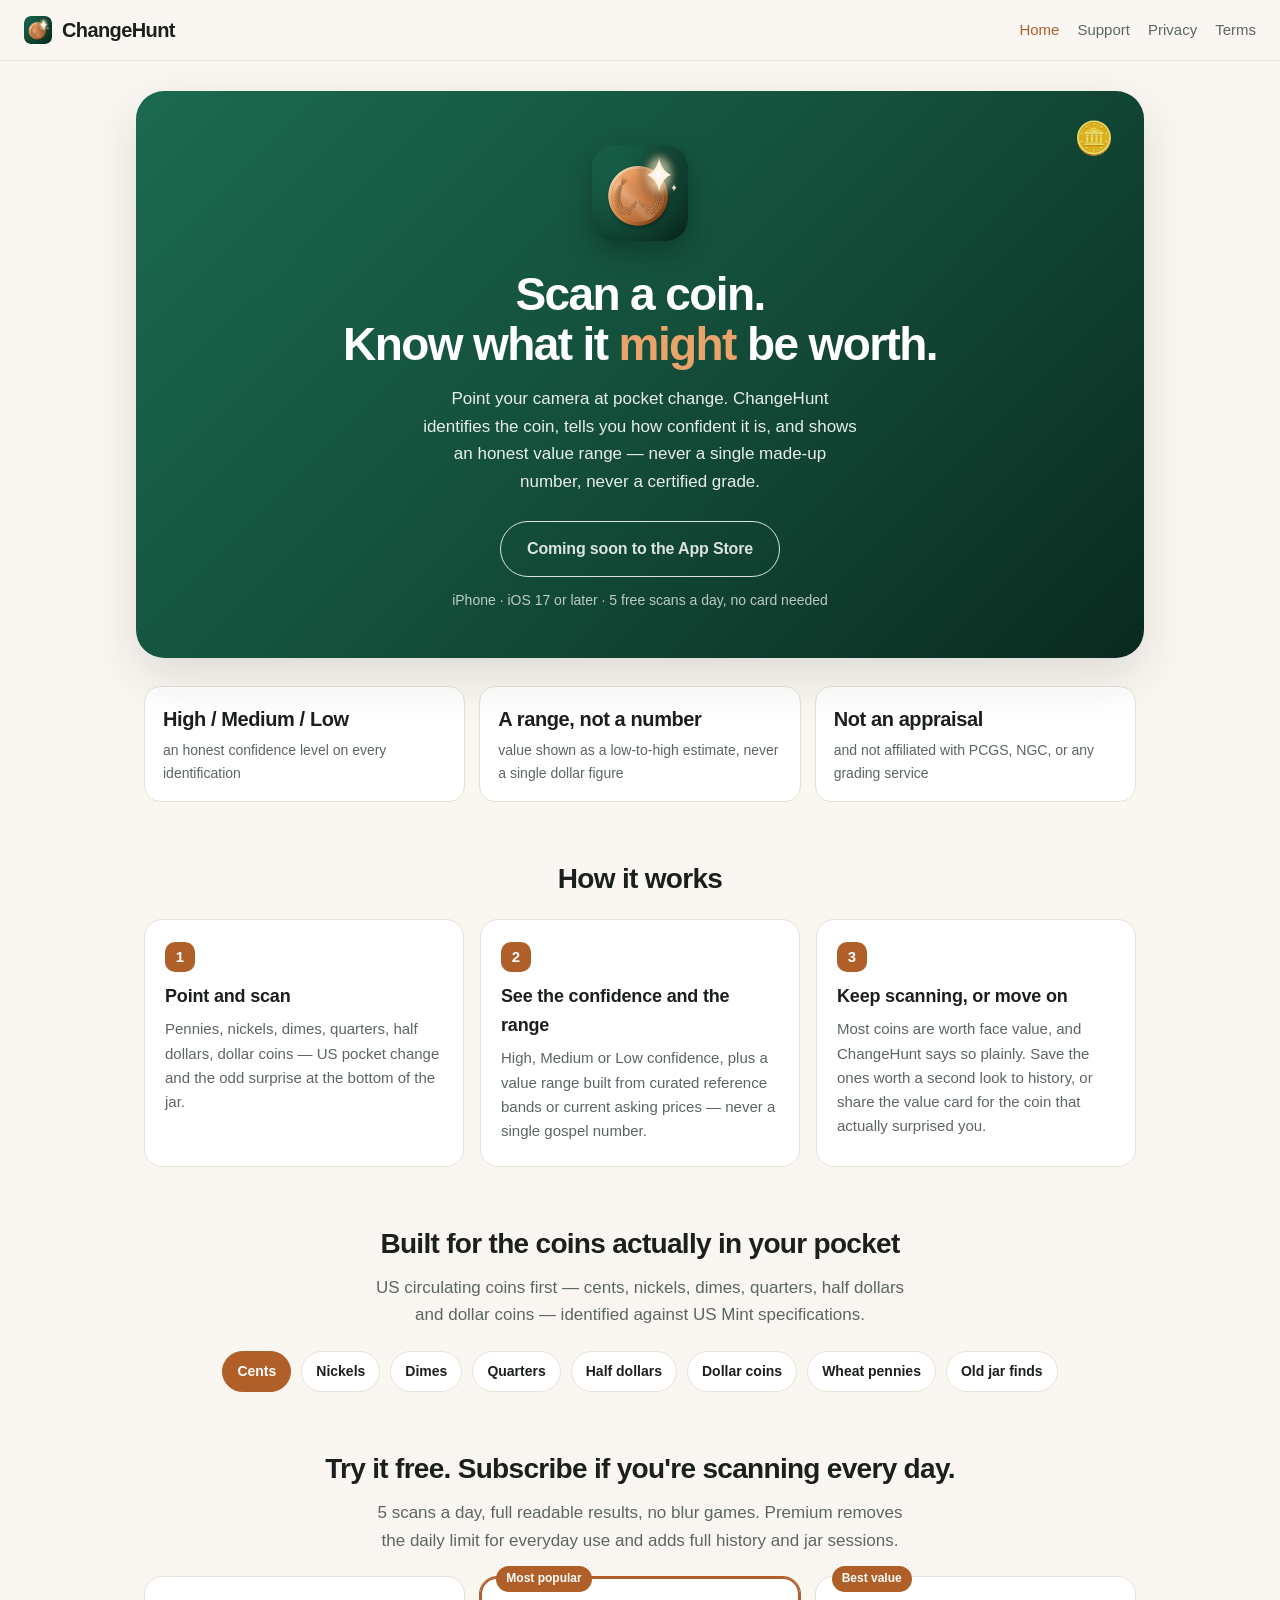
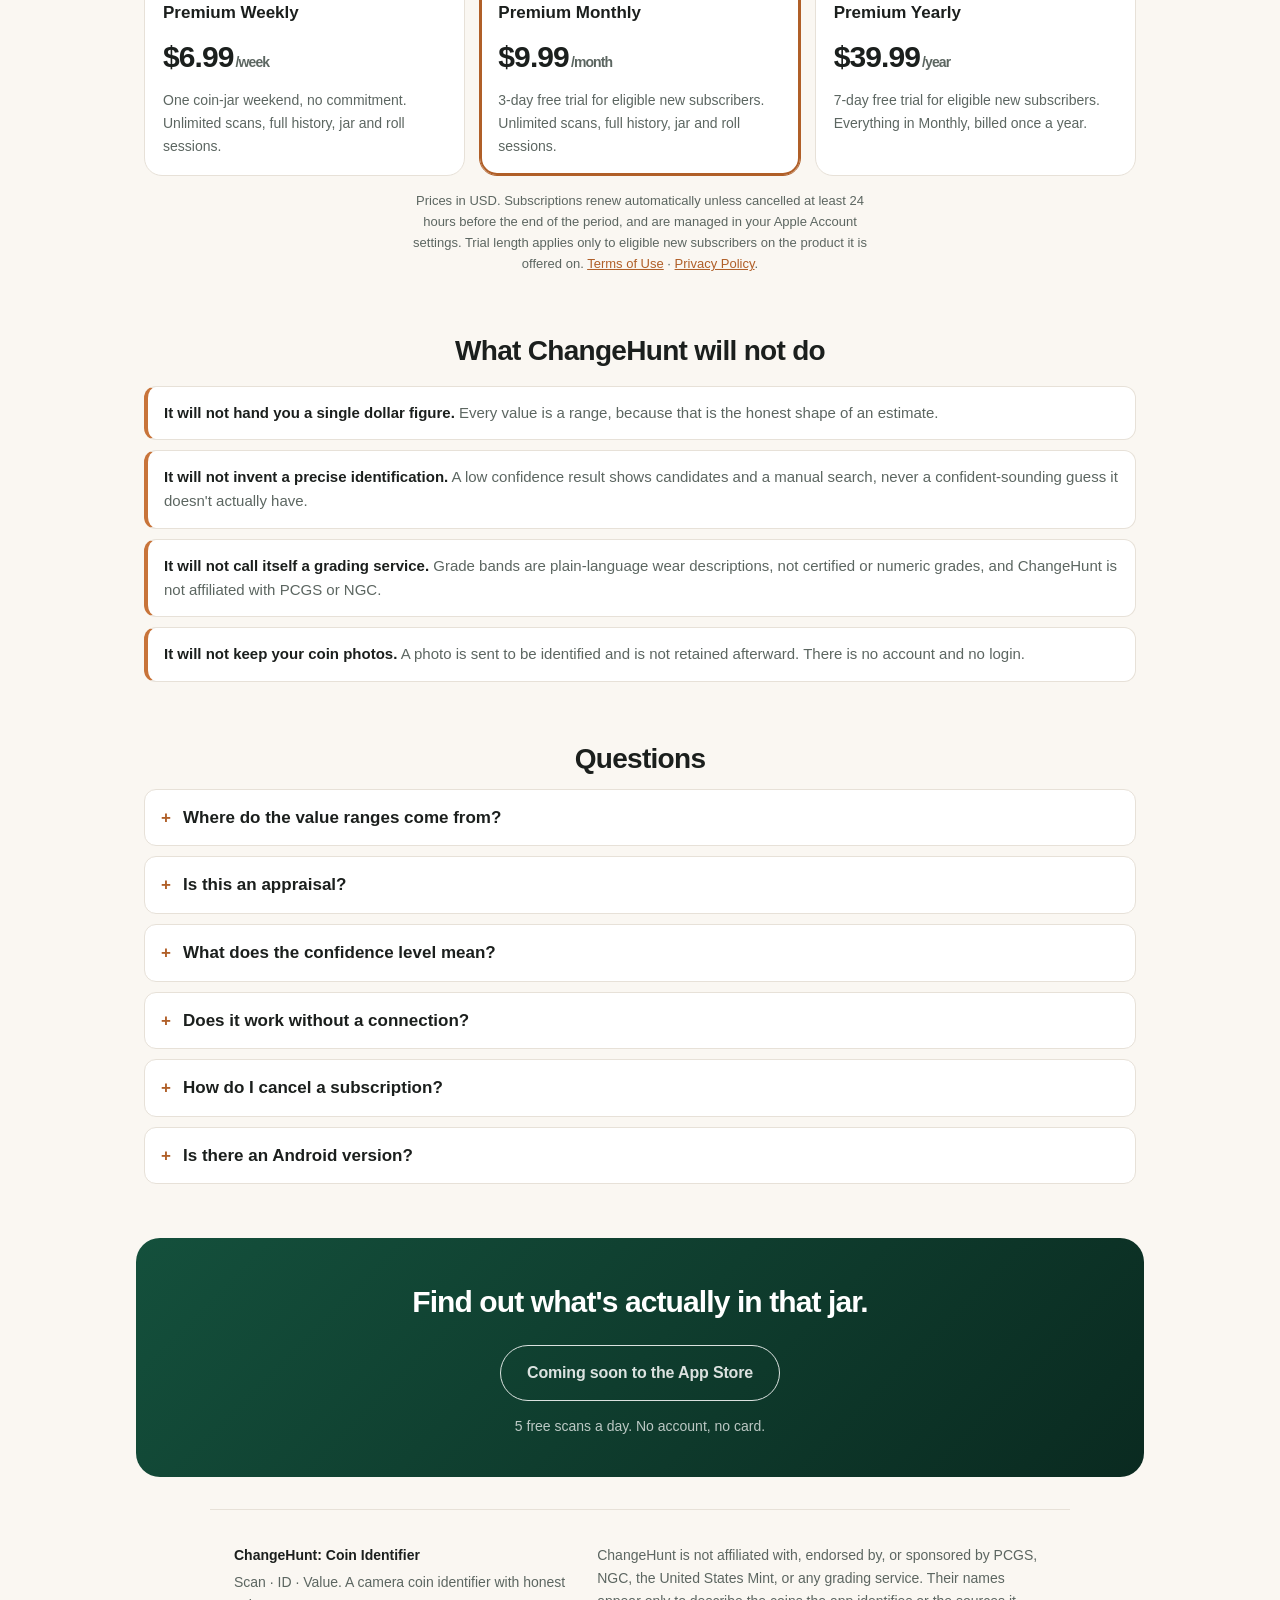
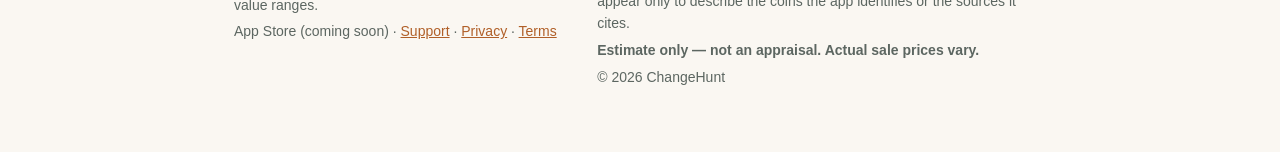
==== index.html @ 0ee63471 "ChangeHunt website Co-Authored-By: Claude Fable 5.1 <noreply@anthropic.com>" ====
<!DOCTYPE html>
<html lang="en">
<head>
<meta charset="utf-8">
<meta name="viewport" content="width=device-width, initial-scale=1">
<title>ChangeHunt: Coin Identifier · ChangeHunt</title>
<meta name="description" content="ChangeHunt photographs a coin, identifies it with a confidence level, and shows an honest value range from curated bands or listing comps — never a single number, never an appraisal.">
<link rel="canonical" href="https://www.changehunt.app/">
<link rel="stylesheet" href="style.css">
<link rel="icon" href="img/icon.png">
<link rel="apple-touch-icon" href="img/apple-touch-icon.png">
<meta name="color-scheme" content="light dark">
<meta name="theme-color" content="#14503C">
<meta property="og:type" content="website">
<meta property="og:site_name" content="ChangeHunt">
<meta property="og:title" content="ChangeHunt: Coin Identifier · ChangeHunt">
<meta property="og:description" content="ChangeHunt photographs a coin, identifies it with a confidence level, and shows an honest value range from curated bands or listing comps — never a single number, never an appraisal.">
<meta property="og:url" content="https://www.changehunt.app/">
<meta property="og:image" content="https://www.changehunt.app/img/og.png">
<meta name="twitter:card" content="summary_large_image">
</head>
<body>
<header class="bar">
  <a class="wordmark" href="index.html"><img src="img/icon.png" alt="" width="28" height="28">ChangeHunt</a>
  <nav><a href="index.html" aria-current="page">Home</a><a href="support.html">Support</a><a href="privacy.html">Privacy</a><a href="terms.html">Terms</a></nav>
</header>
<main class="wide">

<section class="hero">
  <img class="appicon" src="img/icon.png" alt="ChangeHunt app icon" width="96" height="96">
  <h1>Scan a coin.<br>Know what it <em>might</em> be worth.</h1>
  <p class="lede">Point your camera at pocket change. ChangeHunt identifies
  the coin, tells you how confident it is, and shows an honest value range —
  never a single made-up number, never a certified grade.</p>
  <p class="cta">
    <span class="btn btn-soon" aria-disabled="true">Coming soon to the App Store</span>
    <span class="cta-note">iPhone · iOS 17 or later · 5 free scans a day, no card needed</span>
  </p>
</section>

<section class="proof">
  <div class="stat"><strong>High / Medium / Low</strong><span>an honest confidence level on every identification</span></div>
  <div class="stat"><strong>A range, not a number</strong><span>value shown as a low-to-high estimate, never a single dollar figure</span></div>
  <div class="stat"><strong>Not an appraisal</strong><span>and not affiliated with PCGS, NGC, or any grading service</span></div>
</section>



<section class="steps" id="how">
  <h2 class="section-title">How it works</h2>
  <div class="stepgrid">
    <div>
      <span class="num">1</span>
      <h3>Point and scan</h3>
      <p>Pennies, nickels, dimes, quarters, half dollars, dollar coins — US
      pocket change and the odd surprise at the bottom of the jar.</p>
    </div>
    <div>
      <span class="num">2</span>
      <h3>See the confidence and the range</h3>
      <p>High, Medium or Low confidence, plus a value range built from
      curated reference bands or current asking prices — never a single
      gospel number.</p>
    </div>
    <div>
      <span class="num">3</span>
      <h3>Keep scanning, or move on</h3>
      <p>Most coins are worth face value, and ChangeHunt says so plainly.
      Save the ones worth a second look to history, or share the value card
      for the coin that actually surprised you.</p>
    </div>
  </div>
</section>

<section class="cats">
  <h2 class="section-title">Built for the coins actually in your pocket</h2>
  <p class="section-lede">US circulating coins first — cents, nickels, dimes,
  quarters, half dollars and dollar coins — identified against US Mint
  specifications.</p>
  <ul class="chips">
    <li>Cents</li><li>Nickels</li><li>Dimes</li><li>Quarters</li>
    <li>Half dollars</li><li>Dollar coins</li><li>Wheat pennies</li><li>Old jar finds</li>
  </ul>
</section>

<section class="pricing" id="pricing">
  <h2 class="section-title">Try it free. Subscribe if you're scanning every day.</h2>
  <p class="section-lede">5 scans a day, full readable results, no blur games.
  Premium removes the daily limit for everyday use and adds full history and
  jar sessions.</p>
  <div class="plans">
    <div class="plan">
      <h3>Premium Weekly</h3>
      <p class="price">$6.99<span>/week</span></p>
      <p>One coin-jar weekend, no commitment. Unlimited scans, full history,
      jar and roll sessions.</p>
    </div>
    <div class="plan featured">
      <p class="tag">Most popular</p>
      <h3>Premium Monthly</h3>
      <p class="price">$9.99<span>/month</span></p>
      <p>3-day free trial for eligible new subscribers. Unlimited scans,
      full history, jar and roll sessions.</p>
    </div>
    <div class="plan">
      <p class="tag">Best value</p>
      <h3>Premium Yearly</h3>
      <p class="price">$39.99<span>/year</span></p>
      <p>7-day free trial for eligible new subscribers. Everything in
      Monthly, billed once a year.</p>
    </div>
  </div>
  <p class="fineprint">Prices in USD. Subscriptions renew automatically
  unless cancelled at least 24 hours before the end of the period, and are
  managed in your Apple Account settings. Trial length applies only to
  eligible new subscribers on the product it is offered on.
  <a href="terms.html">Terms of Use</a> &middot;
  <a href="privacy.html">Privacy Policy</a>.</p>
</section>

<section class="honest">
  <h2 class="section-title">What ChangeHunt will not do</h2>
  <ul>
    <li><strong>It will not hand you a single dollar figure.</strong> Every
    value is a range, because that is the honest shape of an estimate.</li>
    <li><strong>It will not invent a precise identification.</strong> A low
    confidence result shows candidates and a manual search, never a
    confident-sounding guess it doesn't actually have.</li>
    <li><strong>It will not call itself a grading service.</strong> Grade
    bands are plain-language wear descriptions, not certified or numeric
    grades, and ChangeHunt is not affiliated with PCGS or NGC.</li>
    <li><strong>It will not keep your coin photos.</strong> A photo is sent
    to be identified and is not retained afterward. There is no account and
    no login.</li>
  </ul>
</section>

<section class="faq" id="faq">
  <h2 class="section-title">Questions</h2>
  <details>
    <summary>Where do the value ranges come from?</summary>
    <p>From curated reference bands built from sources we can cite, or from
    active marketplace listings when that feature is enabled — asking
    prices, never PCGS, NGC or Greysheet price guides. Every range is
    labeled with where it came from.</p>
  </details>
  <details>
    <summary>Is this an appraisal?</summary>
    <p>No, and the app never says it is. ChangeHunt is a rough estimate tool
    for curiosity and sorting. For anything you plan to sell or insure, see a
    professional numismatist or grading service.</p>
  </details>
  <details>
    <summary>What does the confidence level mean?</summary>
    <p>High means the design and date are both clearly legible. Medium means
    the design is clear but the date or mint mark isn't. Low means
    ChangeHunt isn't sure — it shows up to three possible matches and a
    manual search instead of guessing.</p>
  </details>
  <details>
    <summary>Does it work without a connection?</summary>
    <p>Identifying a new coin needs a connection. A coin you've already
    scanned stays in your on-device history, so you can look at it anytime.</p>
  </details>
  <details>
    <summary>How do I cancel a subscription?</summary>
    <p>In the iPhone Settings app: tap your name, then Subscriptions.
    Cancelling there stops any future charge. Refunds are handled by Apple
    under their policies.</p>
  </details>
  <details>
    <summary>Is there an Android version?</summary>
    <p>Not yet. ChangeHunt is iPhone-only today.</p>
  </details>
</section>

<section class="cta-band">
  <h2>Find out what's actually in that jar.</h2>
  <p><span class="btn btn-soon" aria-disabled="true">Coming soon to the App Store</span></p>
  <p class="cta-note">5 free scans a day. No account, no card.</p>
</section>

</main>
<footer>
  <div class="footgrid">
    <div>
      <p class="wordmark-foot">ChangeHunt: Coin Identifier</p>
      <p>Scan · ID · Value. A camera coin identifier with honest value ranges.</p>
      <p>App Store (coming soon) · <a href="support.html">Support</a> · <a href="privacy.html">Privacy</a> · <a href="terms.html">Terms</a></p>
    </div>
    <div>
      <p>ChangeHunt is not affiliated with, endorsed by, or sponsored by PCGS, NGC, the United States Mint, or any grading service. Their names appear only to describe the coins the app identifies or the sources it cites.</p>
      <p class="disclaimer">Estimate only — not an appraisal. Actual sale prices vary.</p>
      <p>&copy; 2026 ChangeHunt</p>
    </div>
  </div>
</footer>
</body>
</html>
---- style.css ----
:root {
  --ink: #1B1F1D;
  --muted: #5C6661;
  --gold: #B05F28;
  --gold-bright: #C8743A;
  --amber: #C8743A;
  --line: #E7E1D8;
  --bg: #FAF7F2;
  --card: #ffffff;
  --shadow: 0 18px 50px rgba(20, 32, 26, 0.13);
}
@media (prefers-color-scheme: dark) {
  :root {
    --ink: #F2EFE9; --muted: #A3AFA9; --gold: #E39A5F; --gold-bright: #E9A36B;
    --line: #24322C; --bg: #0C1512; --card: #15211C;
    --shadow: 0 18px 50px rgba(0, 0, 0, 0.5);
  }
}
* { box-sizing: border-box; }
html { scroll-behavior: smooth; }
body {
  margin: 0; background: var(--bg); color: var(--ink);
  font: 17px/1.62 -apple-system, BlinkMacSystemFont, "Segoe UI", Roboto, Helvetica, Arial, sans-serif;
  -webkit-font-smoothing: antialiased;
}
.bar {
  display: flex; flex-wrap: wrap; gap: 14px; align-items: center;
  justify-content: space-between; padding: 14px 24px;
  border-bottom: 1px solid var(--line);
  position: sticky; top: 0; background: var(--bg); z-index: 5;
}
.wordmark { display: inline-flex; align-items: center; gap: 10px; font-weight: 800; font-size: 20px; color: var(--ink); text-decoration: none; letter-spacing: -0.03em; }
.wordmark img { border-radius: 7px; }
nav a { color: var(--muted); text-decoration: none; margin-left: 18px; font-size: 15px; font-weight: 500; }
nav a:hover, nav a[aria-current] { color: var(--gold); }
main { max-width: 860px; margin: 0 auto; padding: 8px 24px 12px; }
main.wide { max-width: 1040px; }

/* Hero: the gradient carries the brand. */
.hero {
  position: relative; text-align: center;
  padding: 54px 20px 46px; margin: 22px -8px 8px;
  border-radius: 28px; overflow: hidden;
  background: linear-gradient(135deg, #1B6A4F 0%, #14503C 48%, #0A2A20 100%);
  color: #fff; box-shadow: var(--shadow);
}
.hero::after {
  content: "\1FA99"; position: absolute; top: 22px; right: 30px;
  font-size: 32px; opacity: 0.9;
}
.hero.small { padding: 40px 20px; }
.hero.small a { color: #E9A36B; }
.appicon { border-radius: 22px; box-shadow: 0 10px 26px rgba(0,0,0,0.28); margin-bottom: 20px; }
.hero h1 {
  font-size: clamp(30px, 6.2vw, 46px); line-height: 1.08;
  letter-spacing: -0.035em; font-weight: 800; margin: 0 0 16px; color: #fff;
}
.hero h1 em { font-style: normal; color: #E9A36B; }
.hero .lede { font-size: 17px; color: rgba(255,255,255,0.9); max-width: 46ch; margin: 0 auto; }
.cta { margin: 26px 0 0; display: flex; flex-direction: column; align-items: center; gap: 12px; }
.btn {
  display: inline-block; padding: 14px 26px; border-radius: 999px;
  background: #E9A36B; color: #1B1208; font-weight: 800; font-size: 16px;
  text-decoration: none; letter-spacing: -0.01em; box-shadow: 0 10px 24px rgba(200,116,58,0.35);
}
.btn:hover { background: #F2B98A; }
.btn-soon, .btn-soon:hover { background: transparent; color: inherit; box-shadow: none; border: 1.5px solid currentColor; opacity: 0.85; cursor: default; }
.cta-note { font-size: 14px; color: rgba(255,255,255,0.72); }

/* Three claims that set expectations honestly before anyone scrolls. */
.proof { display: grid; gap: 14px; margin: 28px 0 6px; }
@media (min-width: 700px) { .proof { grid-template-columns: repeat(3, 1fr); } }
.stat { background: var(--card); border: 1px solid var(--line); border-radius: 16px; padding: 16px 18px; }
.stat strong { display: block; font-size: 20px; letter-spacing: -0.02em; color: var(--ink); }
.stat span { display: block; font-size: 14px; color: var(--muted); margin-top: 4px; }

/* Real screenshots, straight from the simulator. */
.shots { display: flex; gap: 26px; justify-content: center; flex-wrap: wrap; margin: 44px 0 10px; }
.phone { margin: 0; width: min(240px, 44vw); text-align: center; }
.phone img {
  width: 100%; height: auto; display: block;
  border-radius: 26px; border: 1px solid var(--line); box-shadow: var(--shadow);
}
.phone.lift img { transform: rotate(1.6deg); }
.phone figcaption { margin-top: 12px; font-size: 14px; color: var(--muted); font-weight: 500; }

.section-title { font-size: clamp(22px, 3.6vw, 28px); letter-spacing: -0.025em; margin: 54px 0 8px; text-align: center; }
.section-lede { text-align: center; color: var(--muted); max-width: 56ch; margin: 0 auto 22px; }

.stepgrid { display: grid; gap: 16px; margin: 18px 0 10px; }
@media (min-width: 700px) { .stepgrid { grid-template-columns: repeat(3, 1fr); } }
.stepgrid > div { background: var(--card); border: 1px solid var(--line); border-radius: 18px; padding: 22px 20px; }
.num {
  display: inline-grid; place-items: center; width: 30px; height: 30px;
  border-radius: 10px; background: var(--gold); color: #fff;
  font-weight: 800; font-size: 15px; margin-bottom: 10px;
}
@media (prefers-color-scheme: dark) { .num, .chips li:first-child, .plan .tag { color: #1B1208; } }
.stepgrid h3 { margin: 0 0 6px; font-size: 18px; letter-spacing: -0.01em; }
.stepgrid p { font-size: 15px; color: var(--muted); margin: 0; }

.chips { list-style: none; padding: 0; margin: 0; display: flex; flex-wrap: wrap; gap: 10px; justify-content: center; }
.chips li { padding: 8px 14px; border-radius: 999px; background: var(--card); border: 1px solid var(--line); font-size: 14px; font-weight: 600; }
.chips li:first-child { background: var(--gold); color: #fff; border-color: var(--gold); }

.plans { display: grid; gap: 14px; margin: 20px 0 14px; }
@media (min-width: 760px) { .plans { grid-template-columns: repeat(3, 1fr); } }
.plan { position: relative; background: var(--card); border: 1px solid var(--line); border-radius: 18px; padding: 22px 18px 18px; }
.plan.featured { border-color: var(--gold); box-shadow: 0 0 0 2px var(--gold) inset; }
.plan h3 { margin: 0 0 6px; font-size: 17px; }
.plan .tag { position: absolute; top: -11px; left: 16px; margin: 0; padding: 3px 10px; border-radius: 999px; background: var(--gold); color: #fff; font-size: 12px; font-weight: 700; }
.price { font-size: 30px; font-weight: 800; letter-spacing: -0.03em; margin: 4px 0 8px; color: var(--ink); }
.price span { font-size: 14px; font-weight: 600; color: var(--muted); margin-left: 2px; }
.plan p { font-size: 14px; color: var(--muted); margin: 0; }
.plan p.price { font-size: 30px; color: var(--ink); margin: 4px 0 8px; }
.fineprint { font-size: 13px; color: var(--muted); text-align: center; max-width: 64ch; margin: 0 auto; }

.honest ul { list-style: none; padding: 0; margin: 12px 0 0; }
.honest li {
  background: var(--card); border: 1px solid var(--line); border-left: 4px solid var(--amber);
  border-radius: 12px; padding: 14px 16px; margin-bottom: 10px;
  color: var(--muted); font-size: 15px;
}
.honest li strong { color: var(--ink); }

.faq details { background: var(--card); border: 1px solid var(--line); border-radius: 12px; padding: 4px 16px; margin-bottom: 10px; }
.faq summary { cursor: pointer; font-weight: 700; padding: 10px 0; list-style: none; }
.faq summary::-webkit-details-marker { display: none; }
.faq summary::before { content: "+"; display: inline-block; width: 22px; color: var(--gold); font-weight: 800; }
.faq details[open] summary::before { content: "\2013"; }
.faq p { color: var(--muted); font-size: 15px; margin: 0 0 12px 22px; }

.cta-band { text-align: center; margin: 54px -8px 20px; padding: 40px 20px; border-radius: 24px;
  background: linear-gradient(135deg, #14503C, #0A2A20); color: #fff; }
.cta-band h2 { margin: 0 0 18px; font-size: clamp(22px, 4vw, 30px); letter-spacing: -0.03em; color: #fff; }
.cta-band p { margin: 0; }
.cta-band .cta-note { display: block; margin-top: 14px; }

h1 { font-size: 32px; line-height: 1.18; letter-spacing: -0.03em; margin: 0 0 16px; }
h2 { font-size: 21px; margin: 32px 0 10px; letter-spacing: -0.015em; }
h3 { font-size: 17px; margin: 24px 0 6px; }
blockquote {
  margin: 18px 0; padding: 12px 18px;
  border-left: 3px solid var(--gold); background: var(--card); color: var(--muted);
}
code { background: var(--card); border: 1px solid var(--line); border-radius: 5px; padding: 1px 5px; font-size: 14px; }
hr { border: 0; border-top: 1px solid var(--line); margin: 30px 0; }
a { color: var(--gold); }
footer {
  max-width: 860px; margin: 0 auto; padding: 30px 24px 60px;
  color: var(--muted); font-size: 14px; border-top: 1px solid var(--line);
}
.footgrid { display: grid; gap: 18px; }
@media (min-width: 700px) { .footgrid { grid-template-columns: 1fr 1.3fr; } }
footer p { margin: 4px 0; }
.wordmark-foot { font-weight: 800; color: var(--ink); }
.disclaimer { font-weight: 700; }
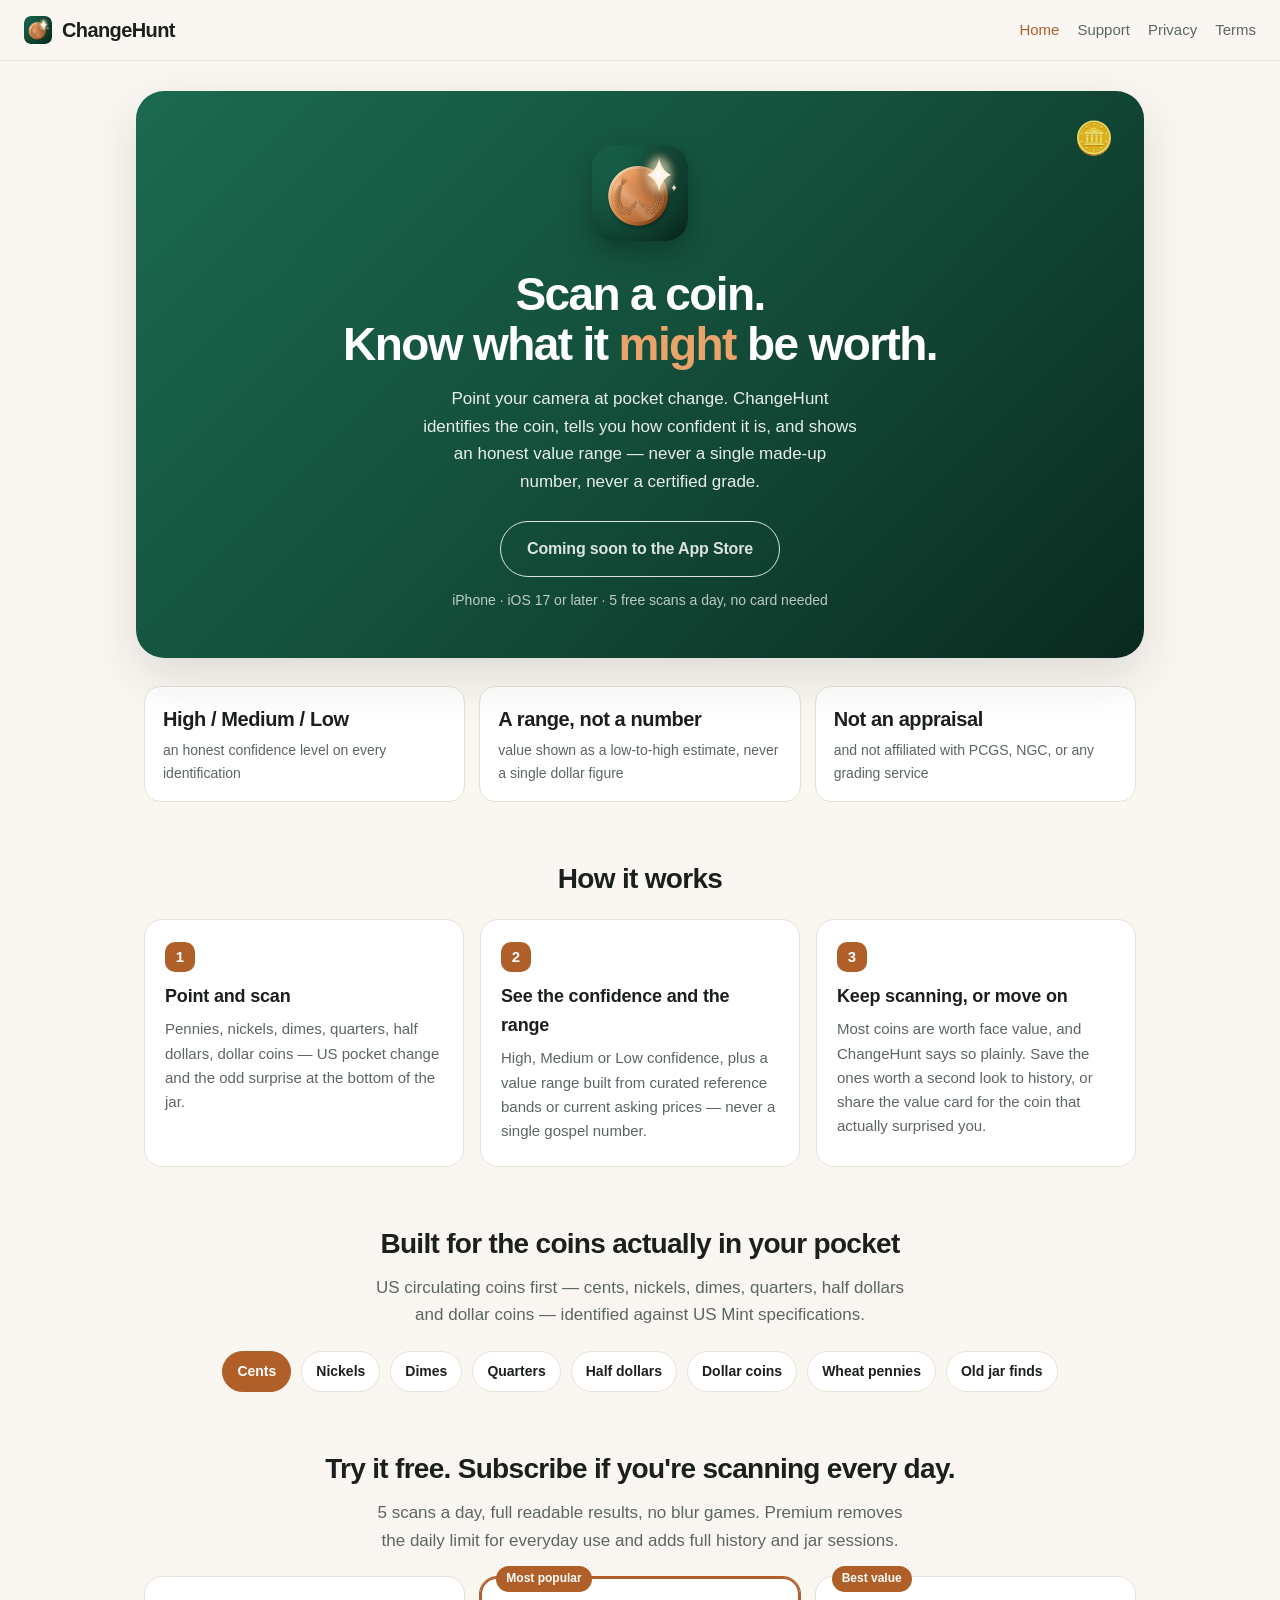
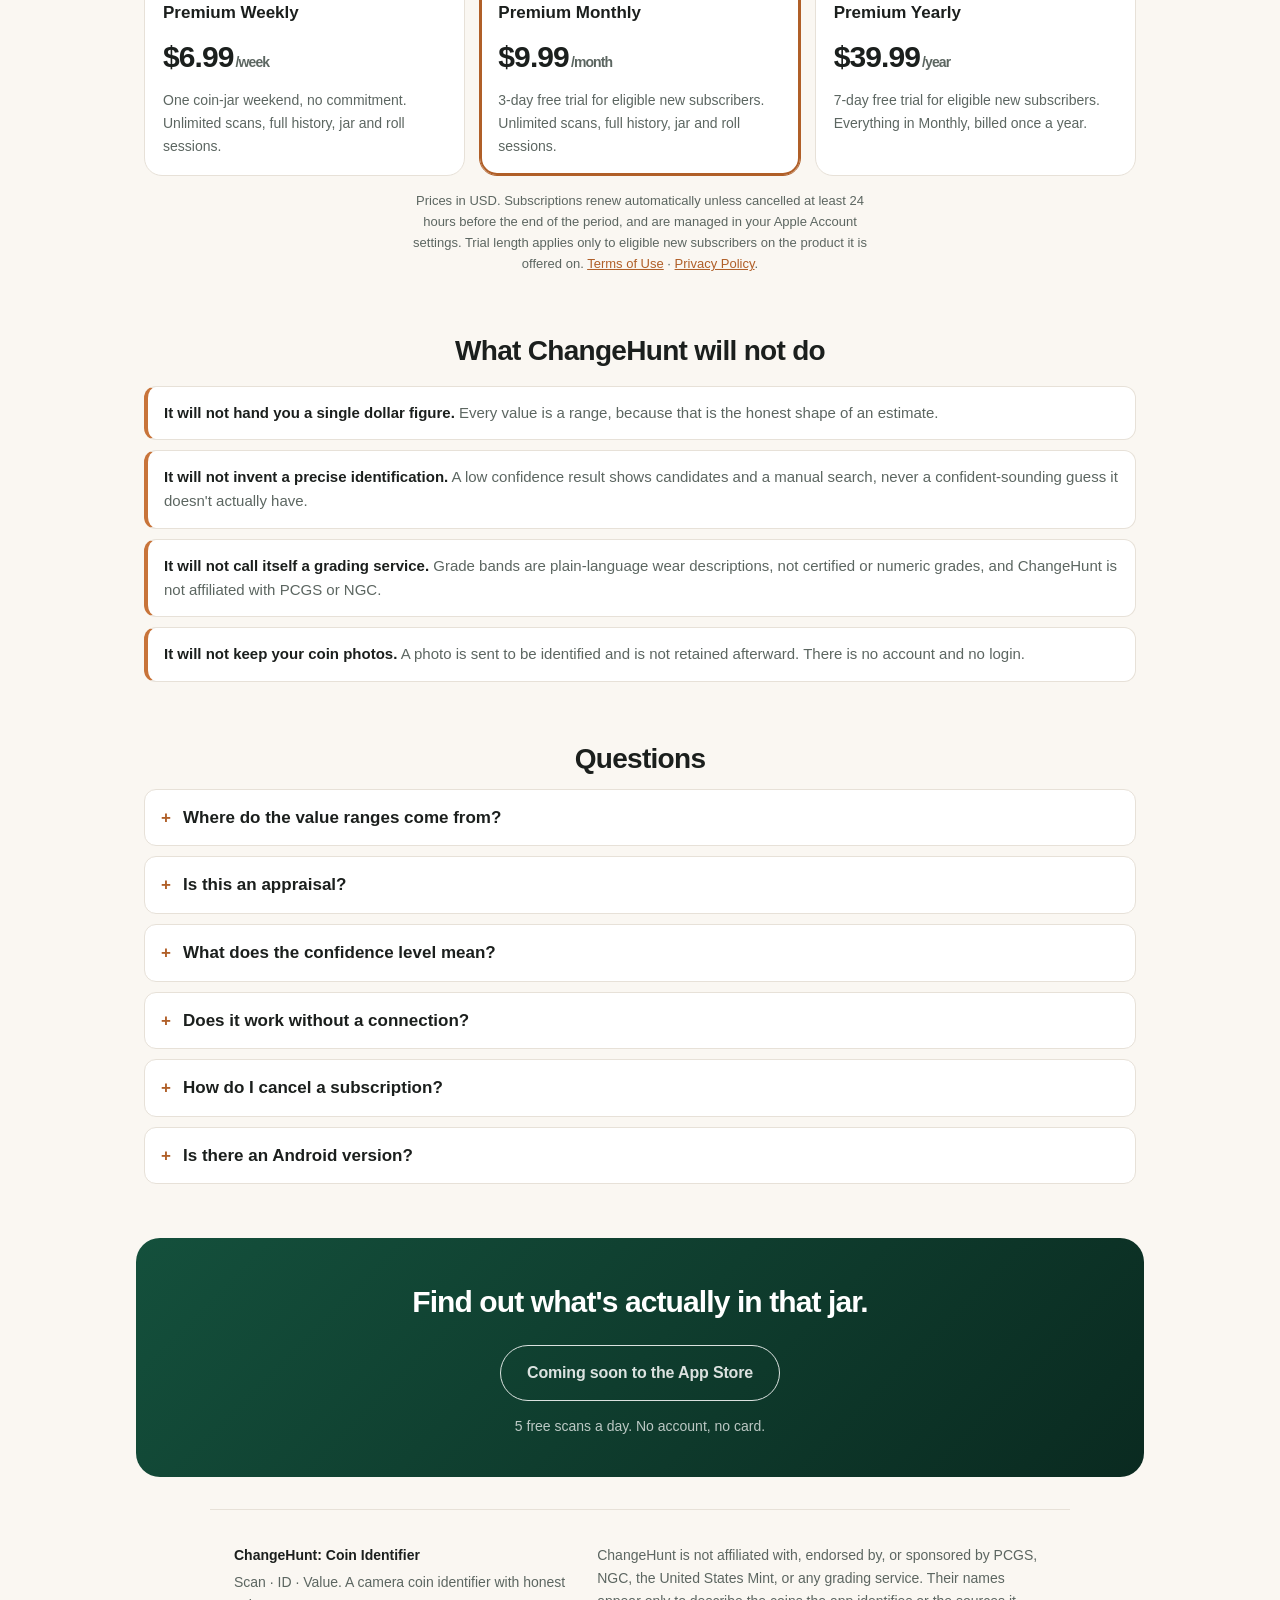
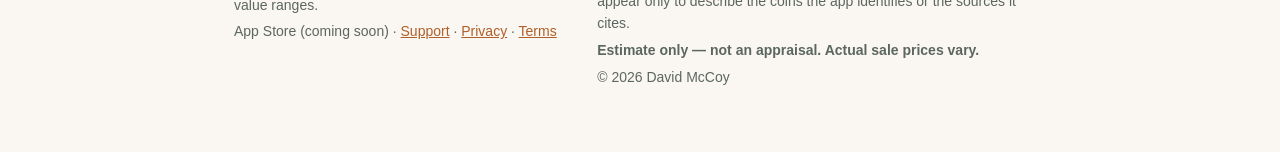
==== commit e8777c06: "ChangeHunt website Co-Authored-By: Claude Fable 5.1 <noreply@anthropic.com>" ====
--- a/index.html
+++ b/index.html
@@ -191,7 +191,7 @@
     <div>
       <p>ChangeHunt is not affiliated with, endorsed by, or sponsored by PCGS, NGC, the United States Mint, or any grading service. Their names appear only to describe the coins the app identifies or the sources it cites.</p>
       <p class="disclaimer">Estimate only — not an appraisal. Actual sale prices vary.</p>
-      <p>&copy; 2026 ChangeHunt</p>
+      <p>&copy; 2026 David McCoy</p>
     </div>
   </div>
 </footer>
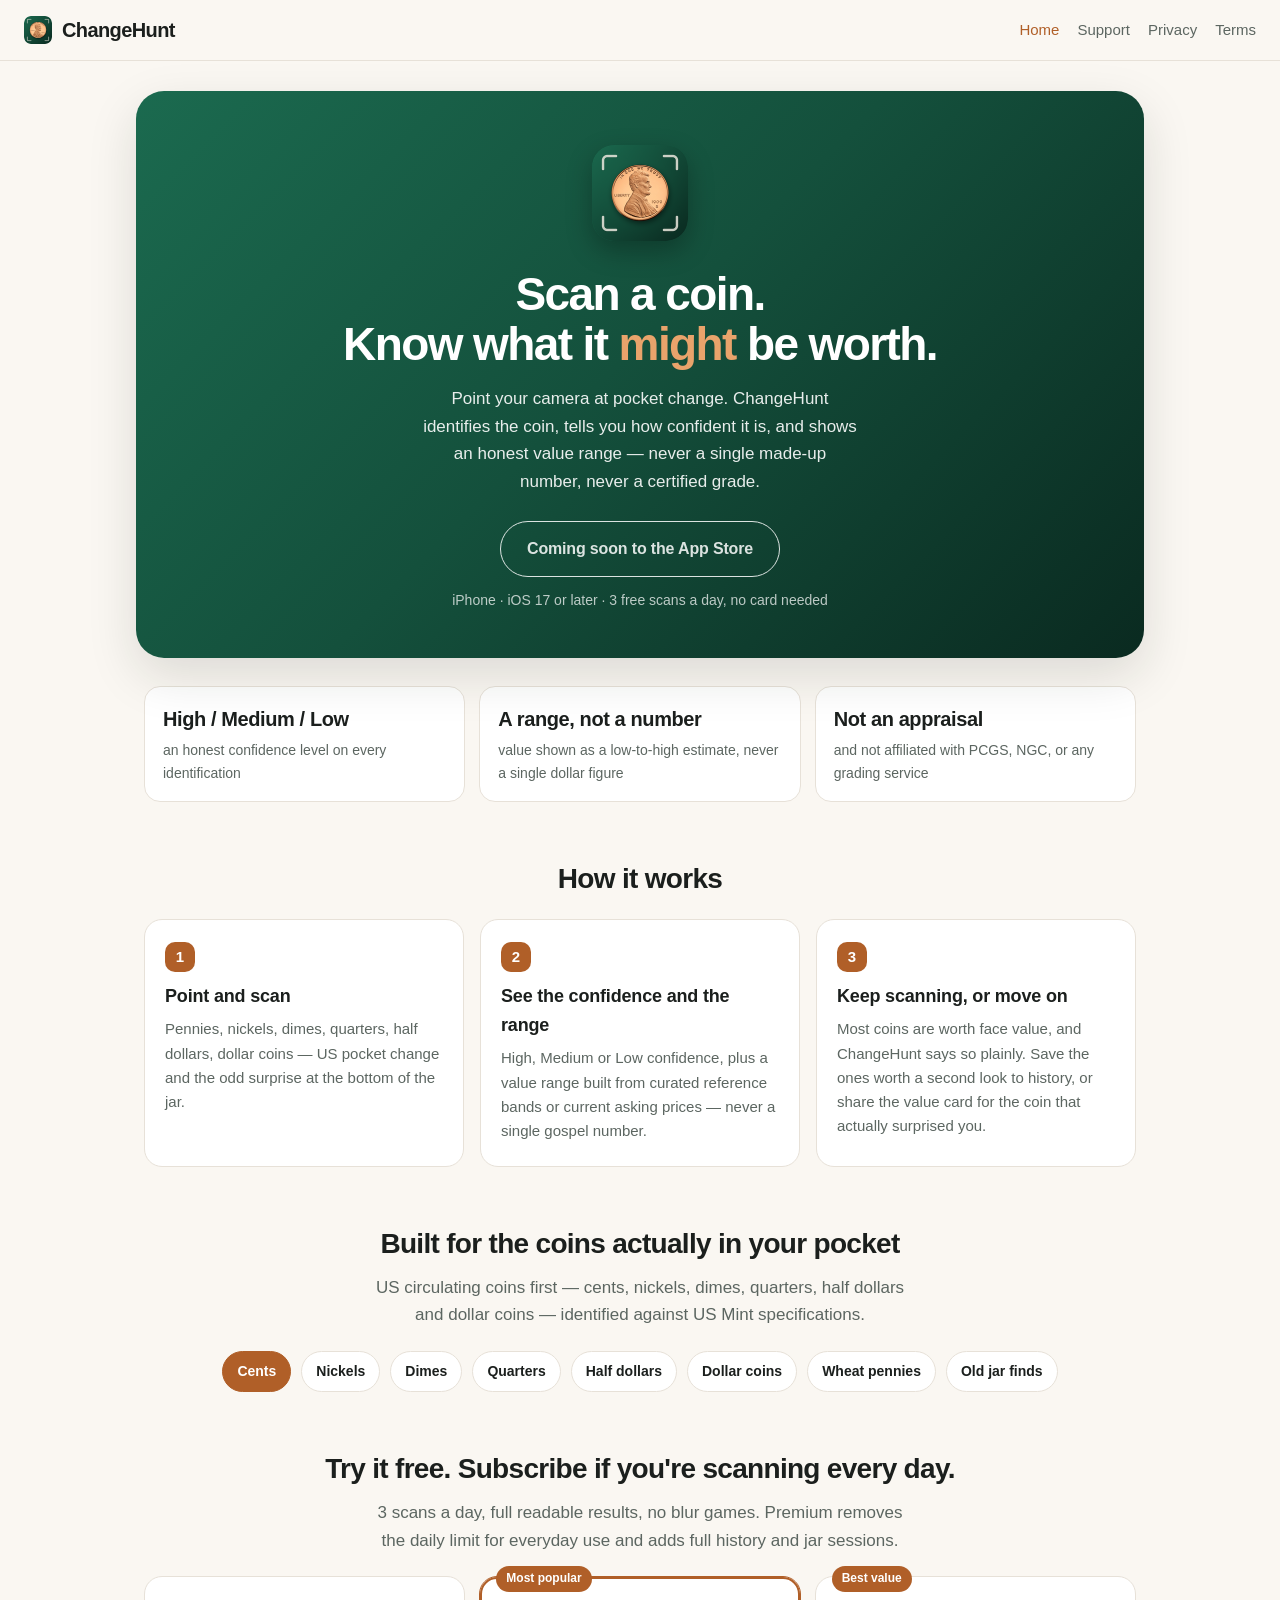
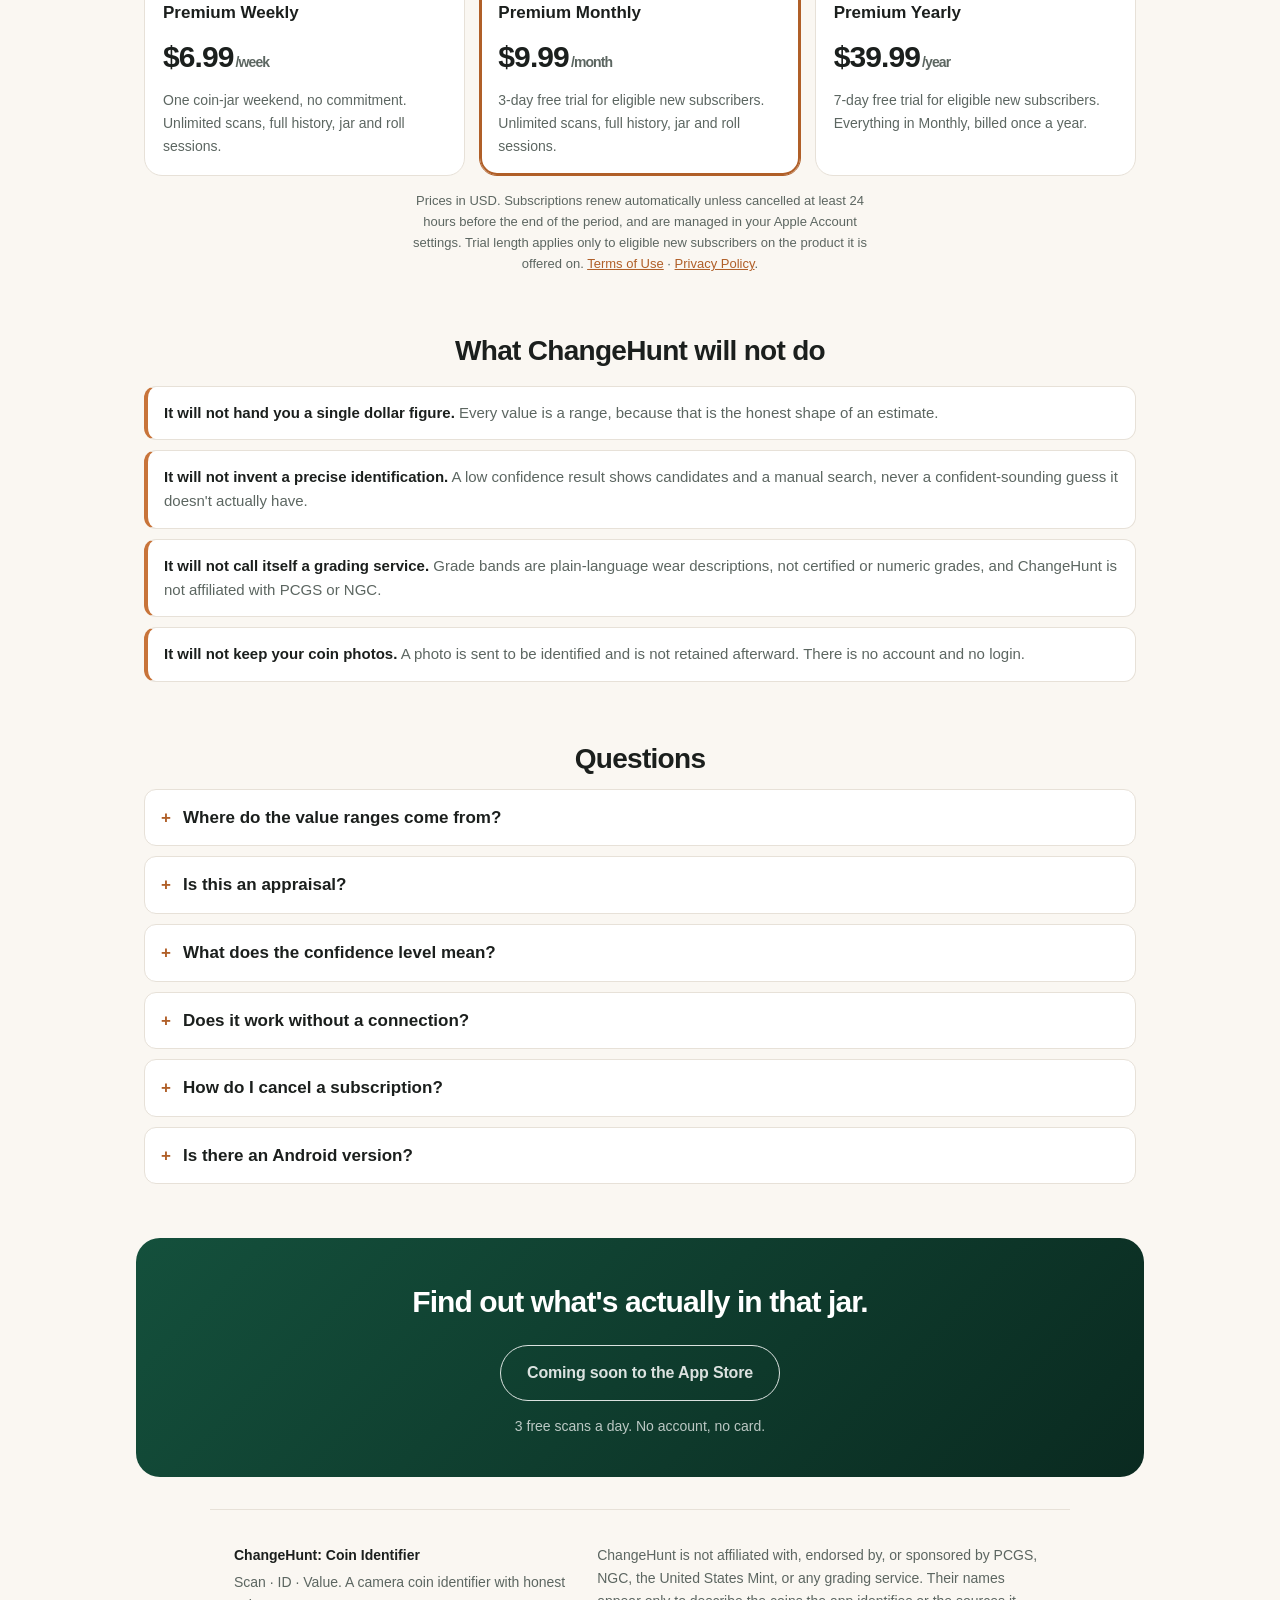
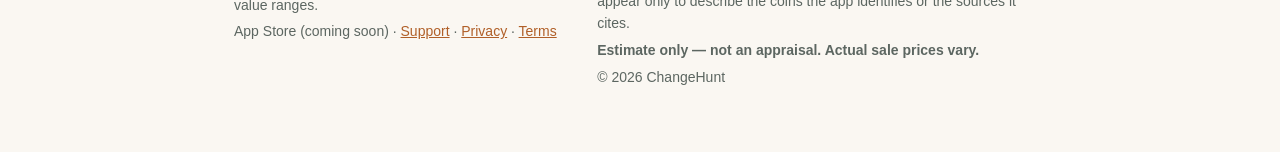
==== commit a5f31efa: "Free tier is 3 scans a day Co-Authored-By: Claude Fable 5.1 <noreply@anthropic.com>" ====
--- a/index.html
+++ b/index.html
@@ -34,7 +34,7 @@
   never a single made-up number, never a certified grade.</p>
   <p class="cta">
     <span class="btn btn-soon" aria-disabled="true">Coming soon to the App Store</span>
-    <span class="cta-note">iPhone · iOS 17 or later · 5 free scans a day, no card needed</span>
+    <span class="cta-note">iPhone · iOS 17 or later · 3 free scans a day, no card needed</span>
   </p>
 </section>
 
@@ -85,7 +85,7 @@
 
 <section class="pricing" id="pricing">
   <h2 class="section-title">Try it free. Subscribe if you're scanning every day.</h2>
-  <p class="section-lede">5 scans a day, full readable results, no blur games.
+  <p class="section-lede">3 scans a day, full readable results, no blur games.
   Premium removes the daily limit for everyday use and adds full history and
   jar sessions.</p>
   <div class="plans">
@@ -177,7 +177,7 @@
 <section class="cta-band">
   <h2>Find out what's actually in that jar.</h2>
   <p><span class="btn btn-soon" aria-disabled="true">Coming soon to the App Store</span></p>
-  <p class="cta-note">5 free scans a day. No account, no card.</p>
+  <p class="cta-note">3 free scans a day. No account, no card.</p>
 </section>
 
 </main>
@@ -191,7 +191,7 @@
     <div>
       <p>ChangeHunt is not affiliated with, endorsed by, or sponsored by PCGS, NGC, the United States Mint, or any grading service. Their names appear only to describe the coins the app identifies or the sources it cites.</p>
       <p class="disclaimer">Estimate only — not an appraisal. Actual sale prices vary.</p>
-      <p>&copy; 2026 David McCoy</p>
+      <p>&copy; 2026 ChangeHunt</p>
     </div>
   </div>
 </footer>
--- a/style.css
+++ b/style.css
@@ -43,10 +43,6 @@
   border-radius: 28px; overflow: hidden;
   background: linear-gradient(135deg, #1B6A4F 0%, #14503C 48%, #0A2A20 100%);
   color: #fff; box-shadow: var(--shadow);
-}
-.hero::after {
-  content: "\1FA99"; position: absolute; top: 22px; right: 30px;
-  font-size: 32px; opacity: 0.9;
 }
 .hero.small { padding: 40px 20px; }
 .hero.small a { color: #E9A36B; }
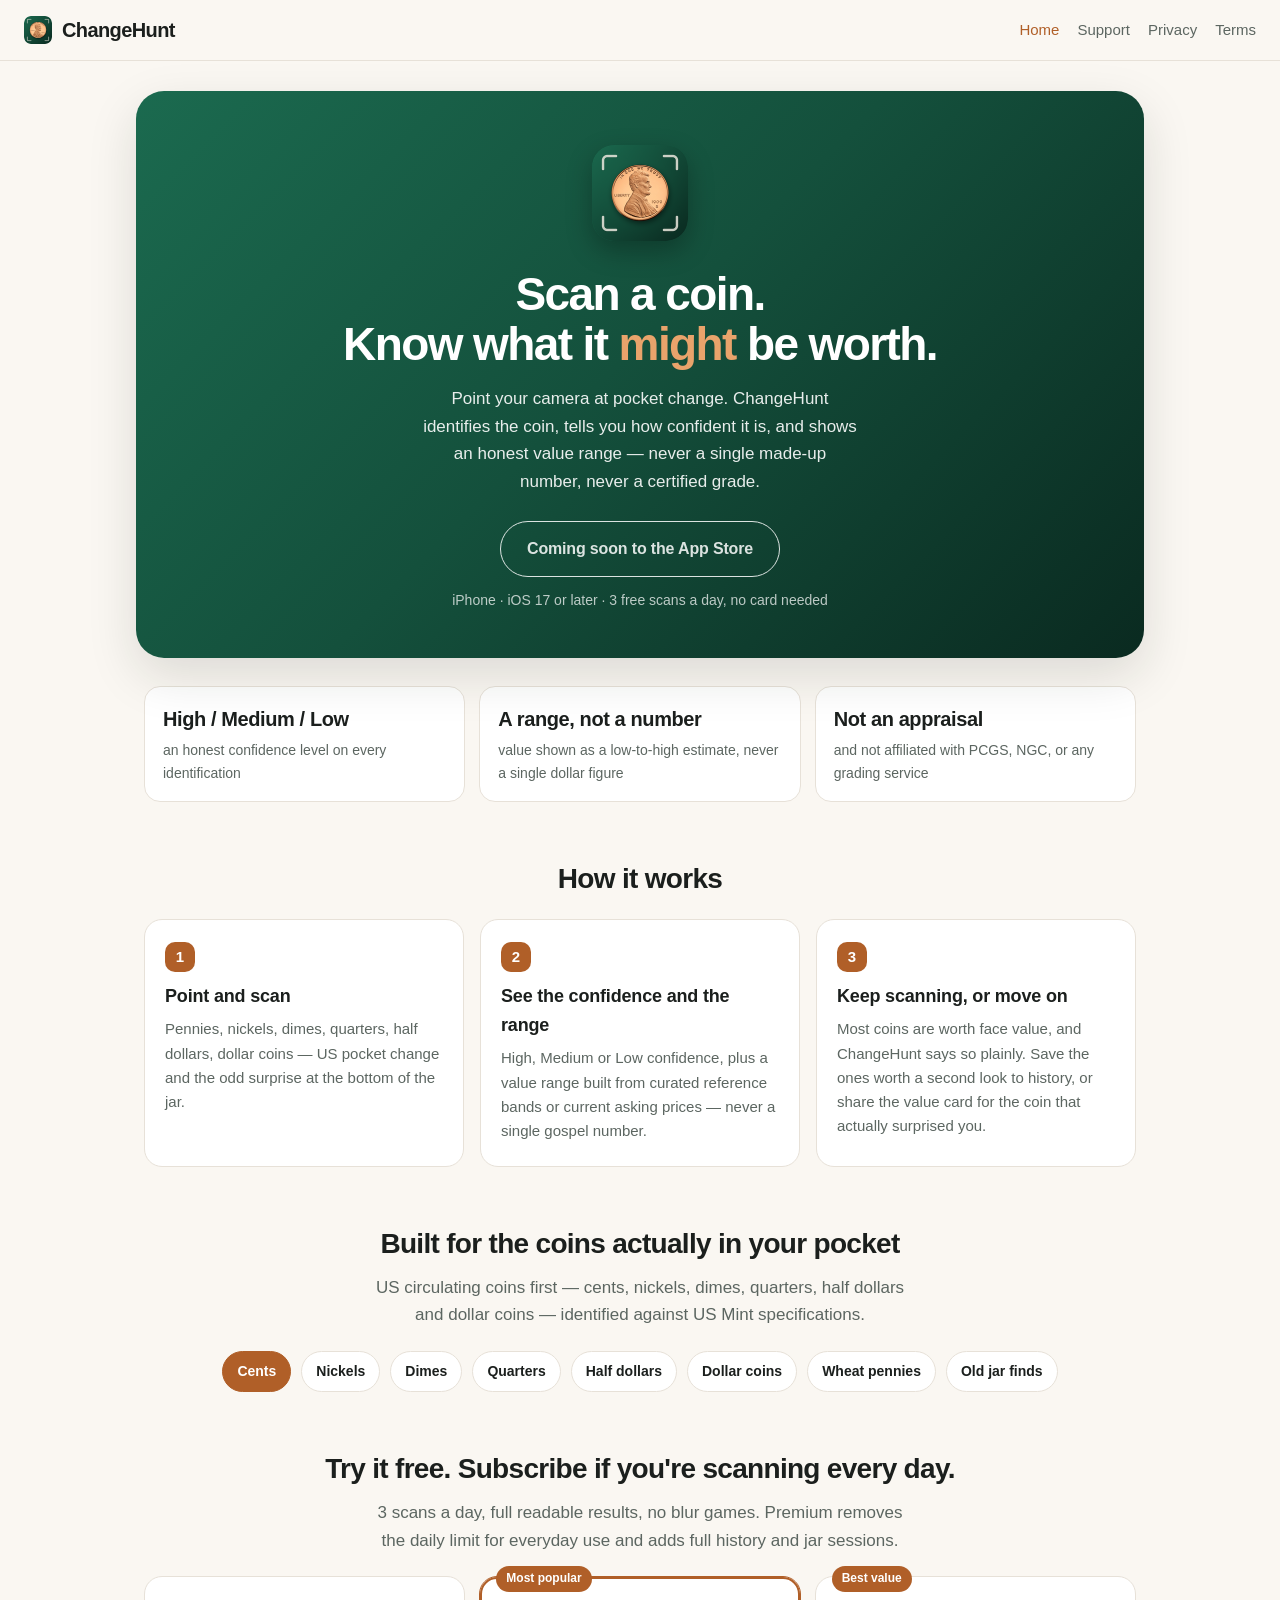
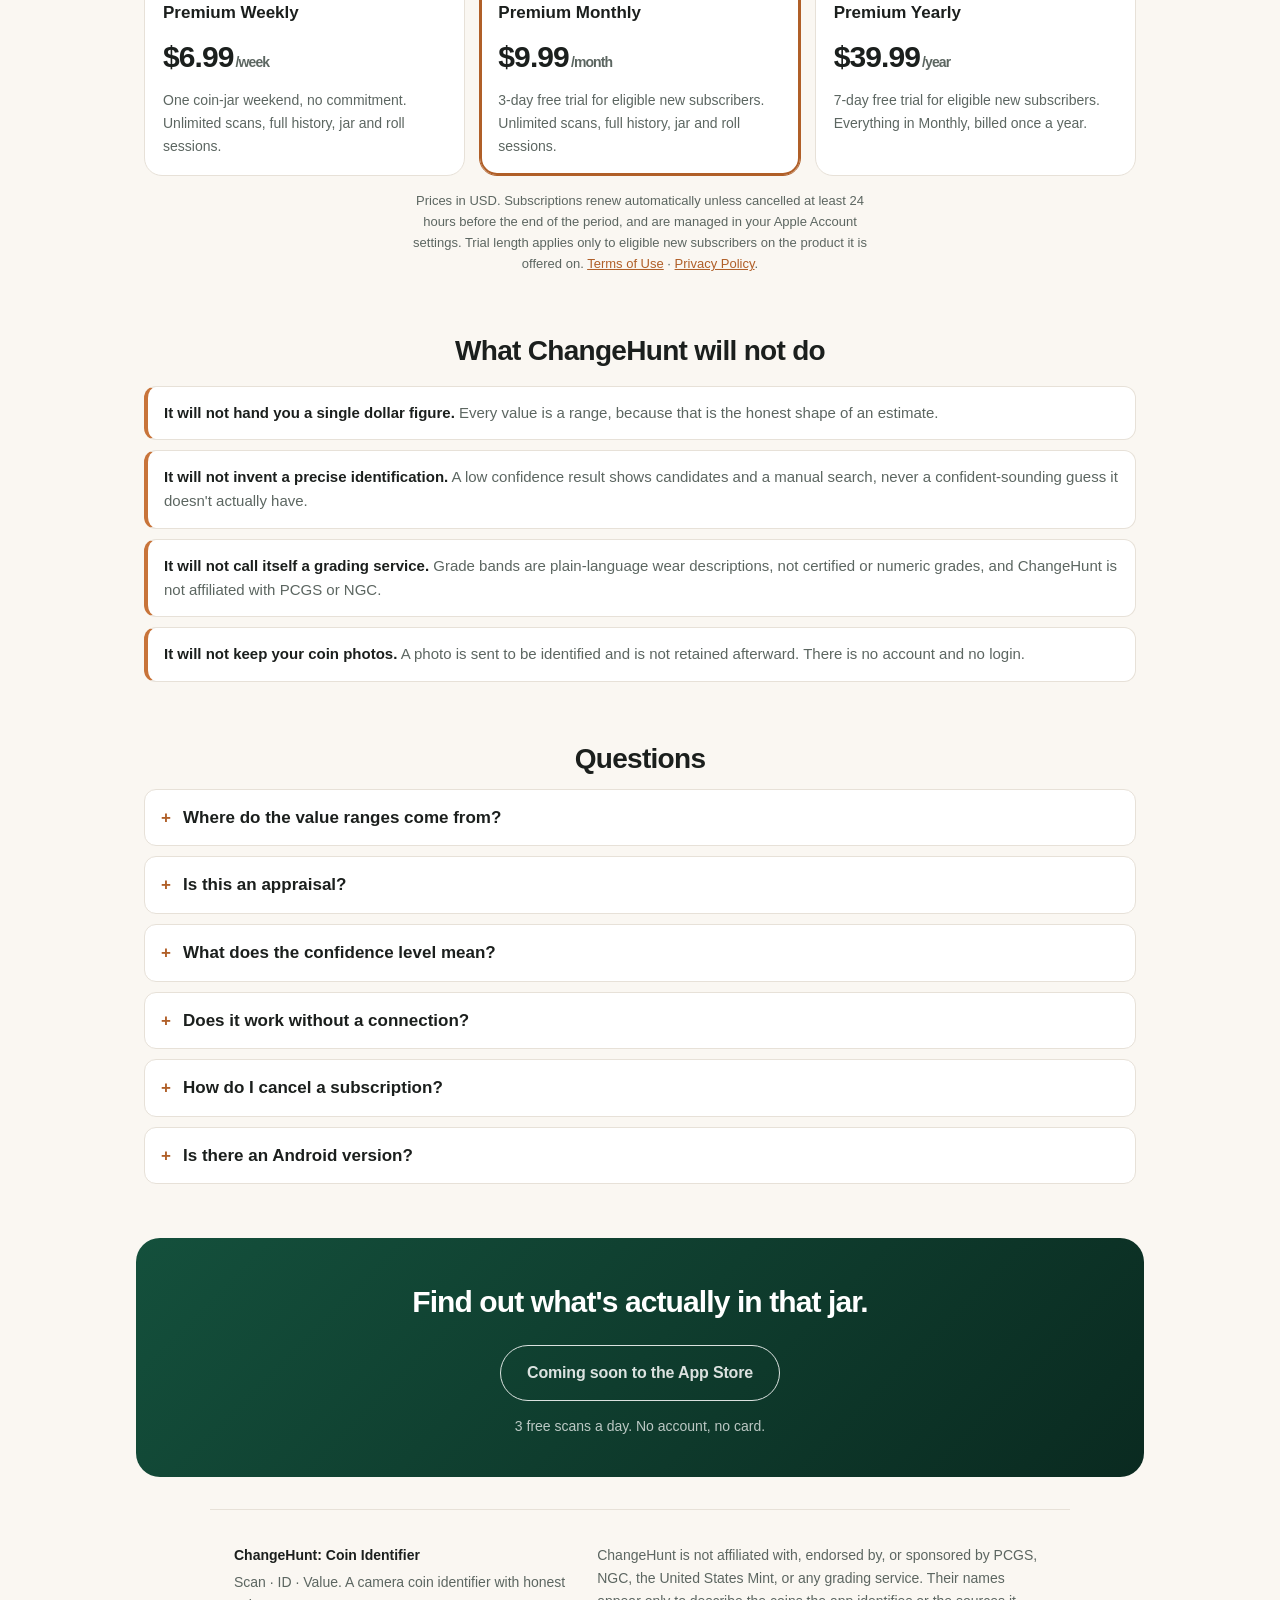
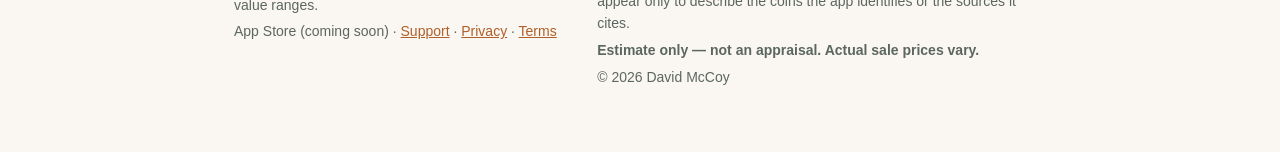
==== commit e3408331: "Free tier is 3 scans a day Co-Authored-By: Claude Fable 5.1 <noreply@anthropic.com>" ====
--- a/index.html
+++ b/index.html
@@ -191,7 +191,7 @@
     <div>
       <p>ChangeHunt is not affiliated with, endorsed by, or sponsored by PCGS, NGC, the United States Mint, or any grading service. Their names appear only to describe the coins the app identifies or the sources it cites.</p>
       <p class="disclaimer">Estimate only — not an appraisal. Actual sale prices vary.</p>
-      <p>&copy; 2026 ChangeHunt</p>
+      <p>&copy; 2026 David McCoy</p>
     </div>
   </div>
 </footer>
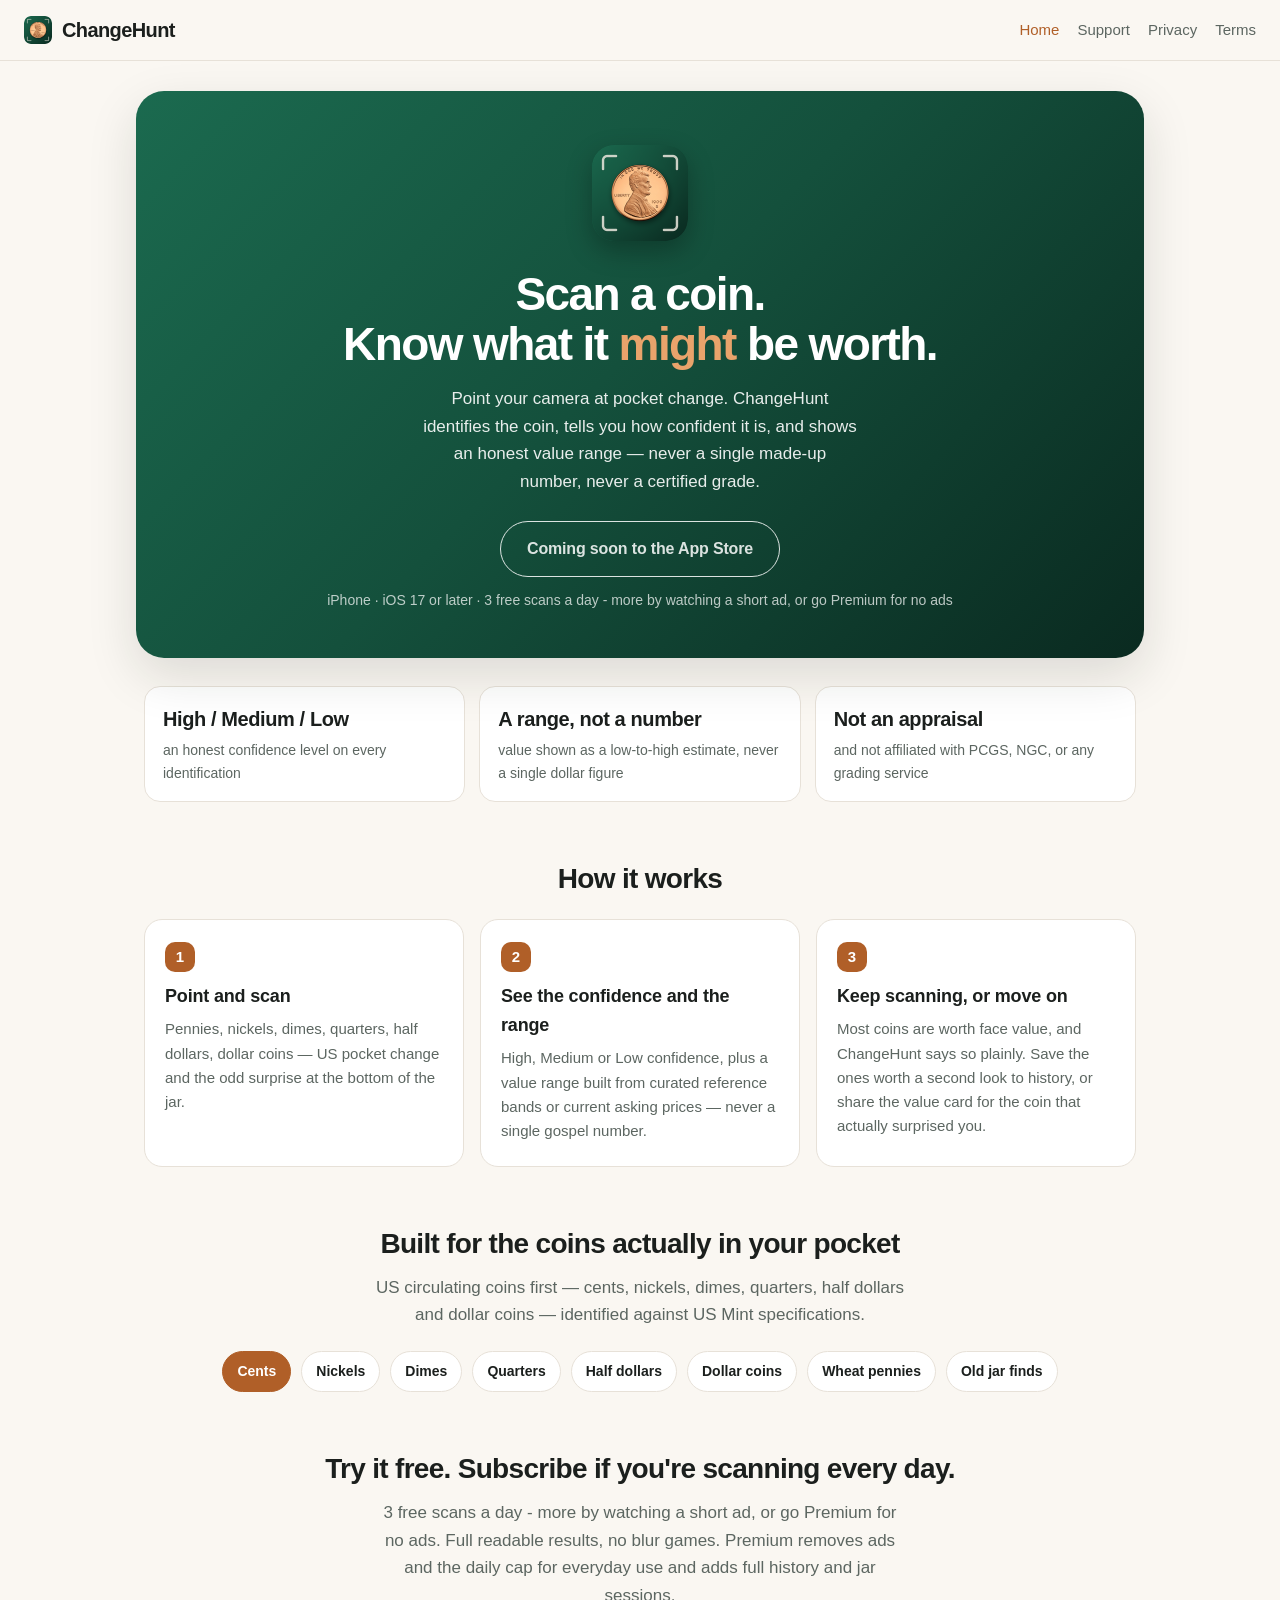
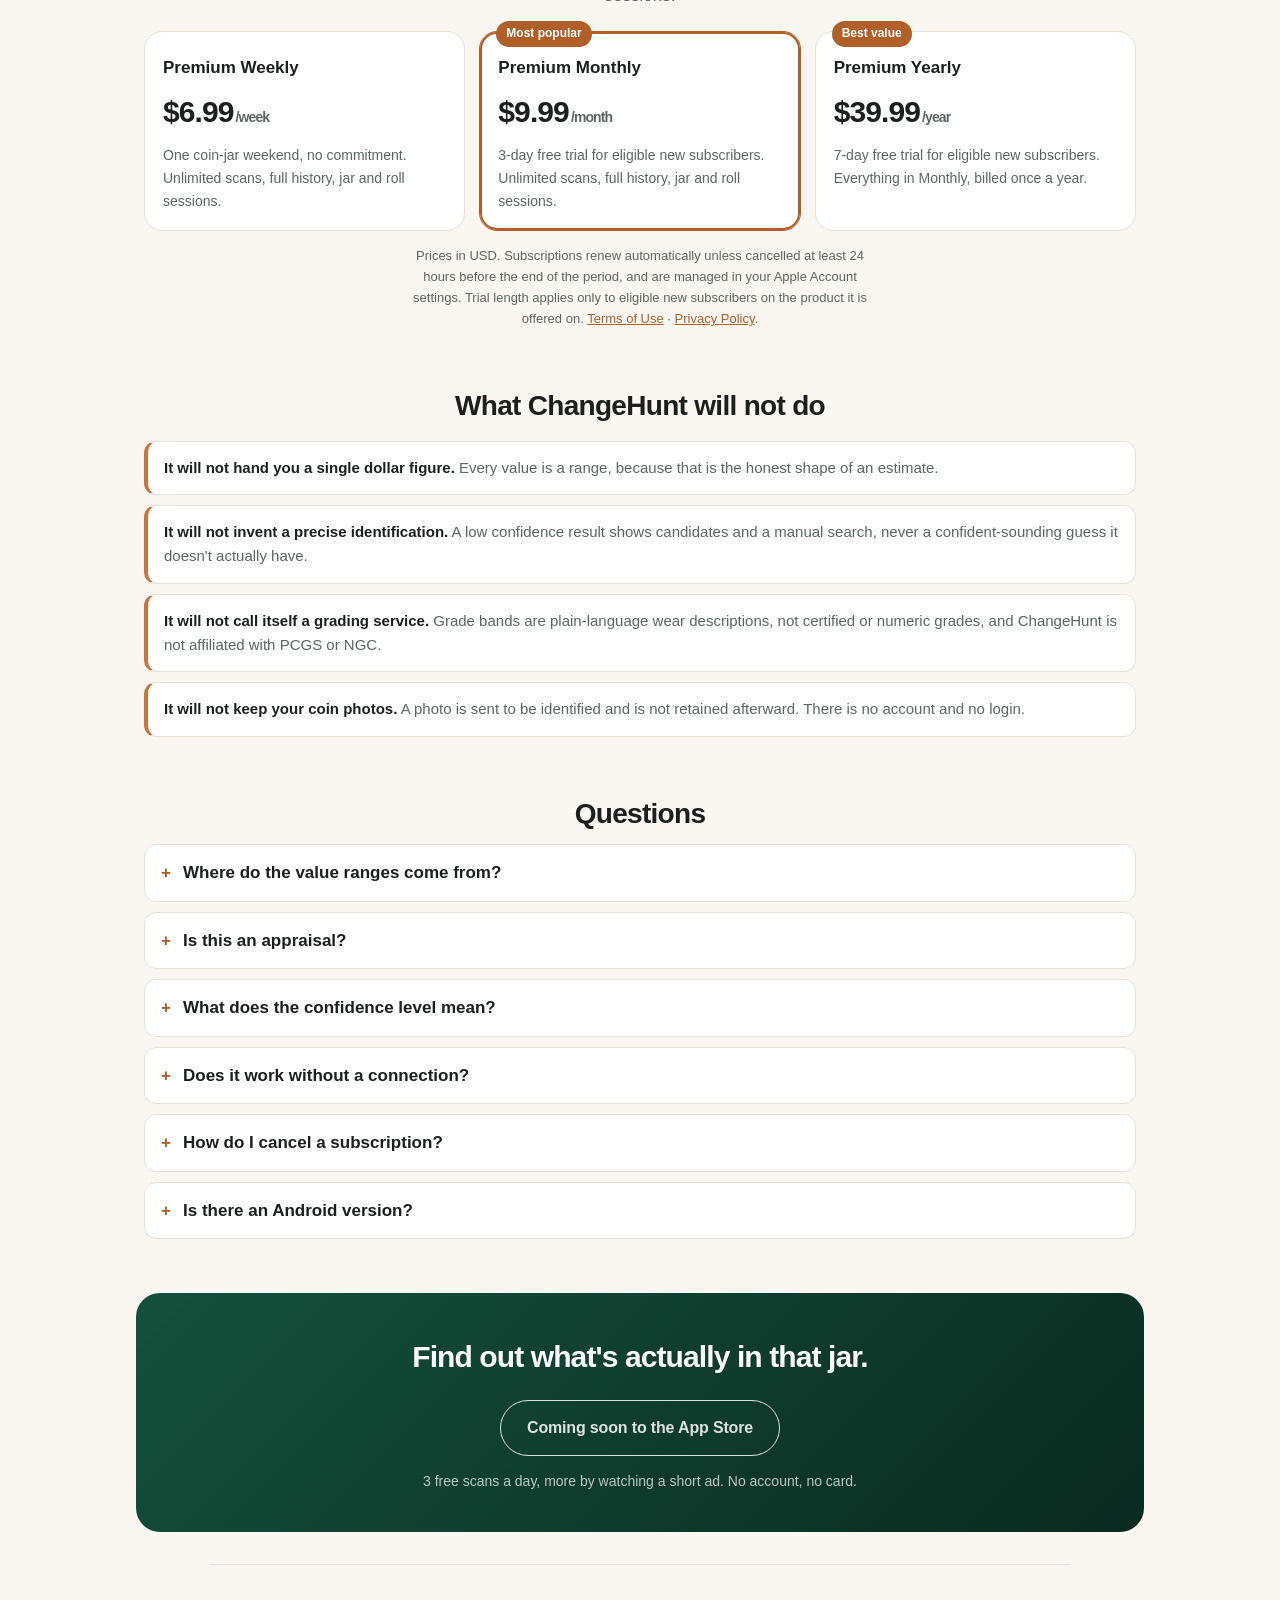
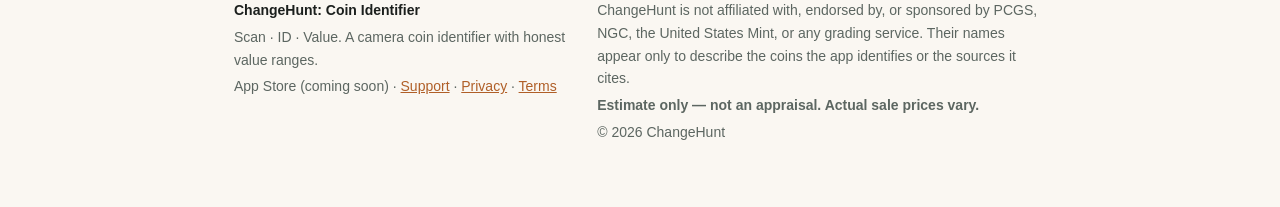
==== commit 709167f1: "Free tier: 3 free scans a day, then a rewarded ad per scan; Premium removes ads Co-Authored-By: Clau" ====
--- a/index.html
+++ b/index.html
@@ -34,7 +34,7 @@
   never a single made-up number, never a certified grade.</p>
   <p class="cta">
     <span class="btn btn-soon" aria-disabled="true">Coming soon to the App Store</span>
-    <span class="cta-note">iPhone · iOS 17 or later · 3 free scans a day, no card needed</span>
+    <span class="cta-note">iPhone · iOS 17 or later · 3 free scans a day - more by watching a short ad, or go Premium for no ads</span>
   </p>
 </section>
 
@@ -85,8 +85,9 @@
 
 <section class="pricing" id="pricing">
   <h2 class="section-title">Try it free. Subscribe if you're scanning every day.</h2>
-  <p class="section-lede">3 scans a day, full readable results, no blur games.
-  Premium removes the daily limit for everyday use and adds full history and
+  <p class="section-lede">3 free scans a day - more by watching a short ad, or
+  go Premium for no ads. Full readable results, no blur games. Premium
+  removes ads and the daily cap for everyday use and adds full history and
   jar sessions.</p>
   <div class="plans">
     <div class="plan">
@@ -177,7 +178,7 @@
 <section class="cta-band">
   <h2>Find out what's actually in that jar.</h2>
   <p><span class="btn btn-soon" aria-disabled="true">Coming soon to the App Store</span></p>
-  <p class="cta-note">3 free scans a day. No account, no card.</p>
+  <p class="cta-note">3 free scans a day, more by watching a short ad. No account, no card.</p>
 </section>
 
 </main>
@@ -191,7 +192,7 @@
     <div>
       <p>ChangeHunt is not affiliated with, endorsed by, or sponsored by PCGS, NGC, the United States Mint, or any grading service. Their names appear only to describe the coins the app identifies or the sources it cites.</p>
       <p class="disclaimer">Estimate only — not an appraisal. Actual sale prices vary.</p>
-      <p>&copy; 2026 David McCoy</p>
+      <p>&copy; 2026 ChangeHunt</p>
     </div>
   </div>
 </footer>
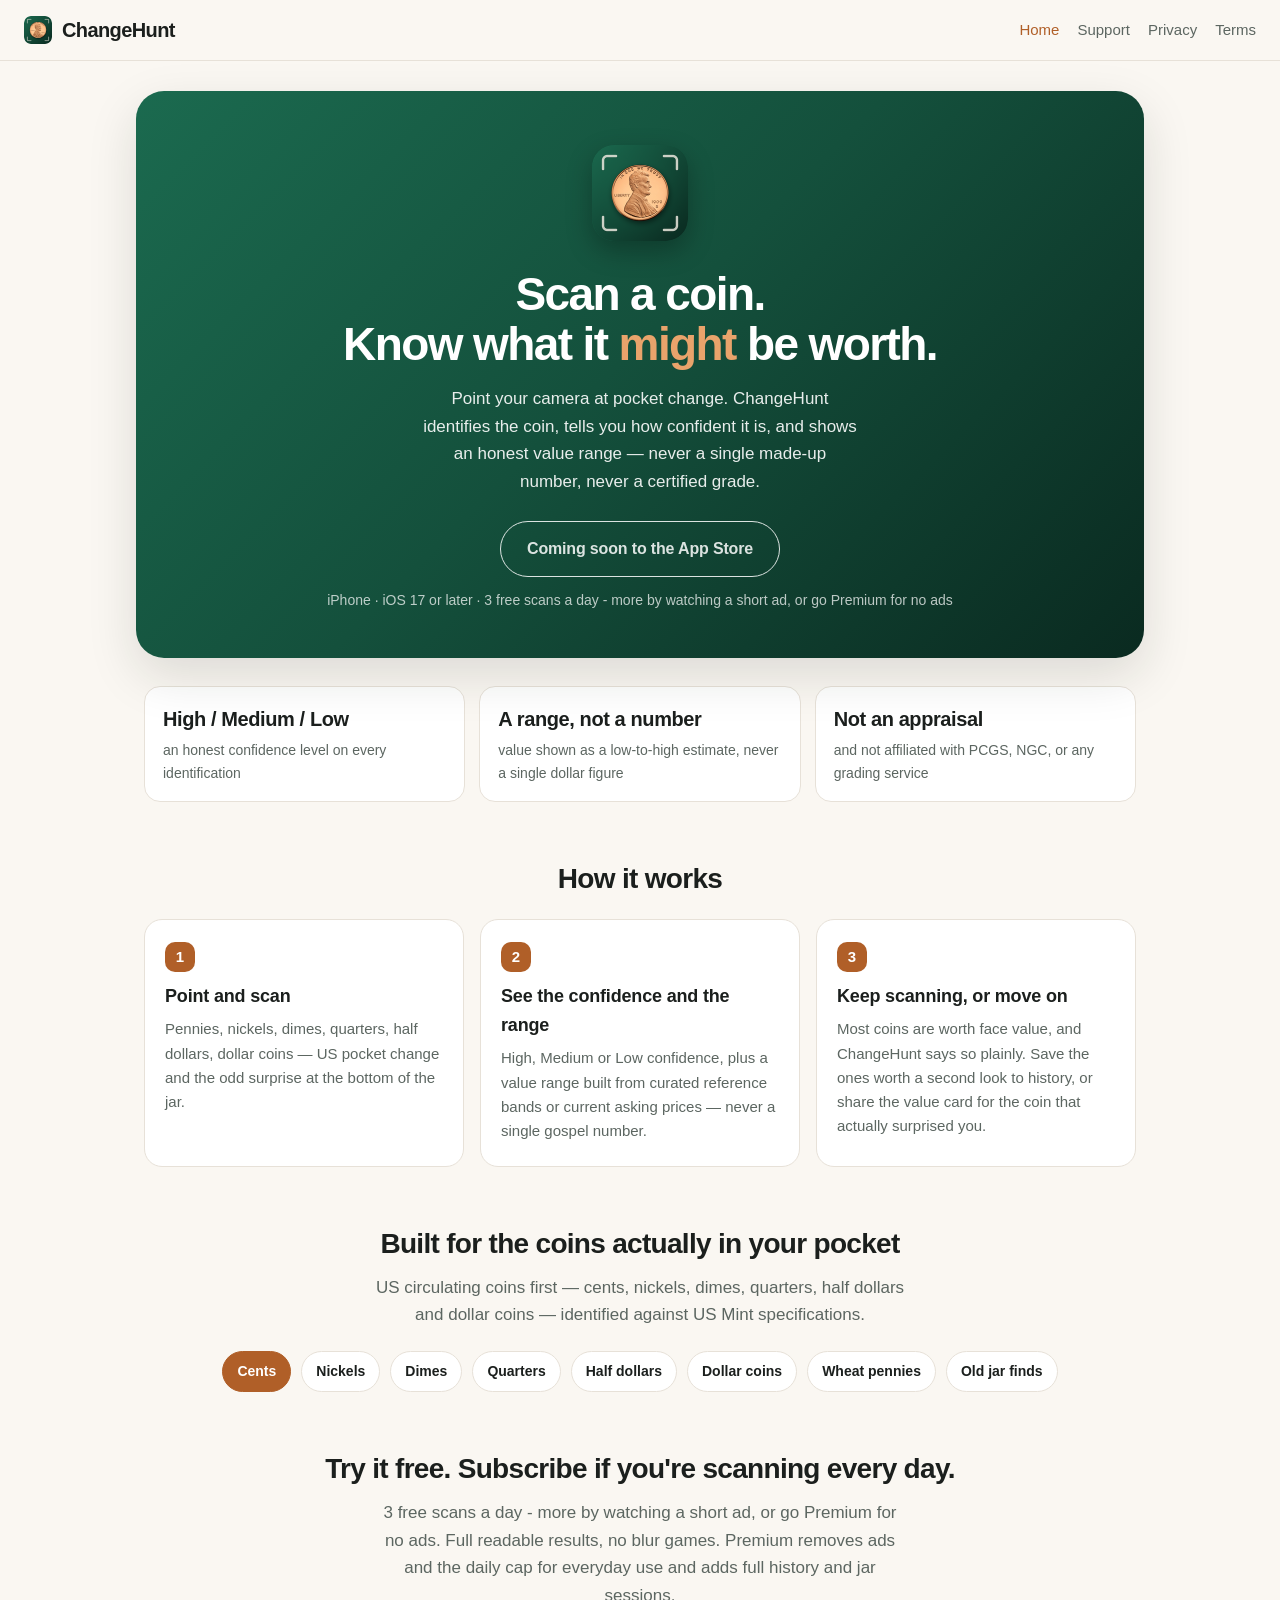
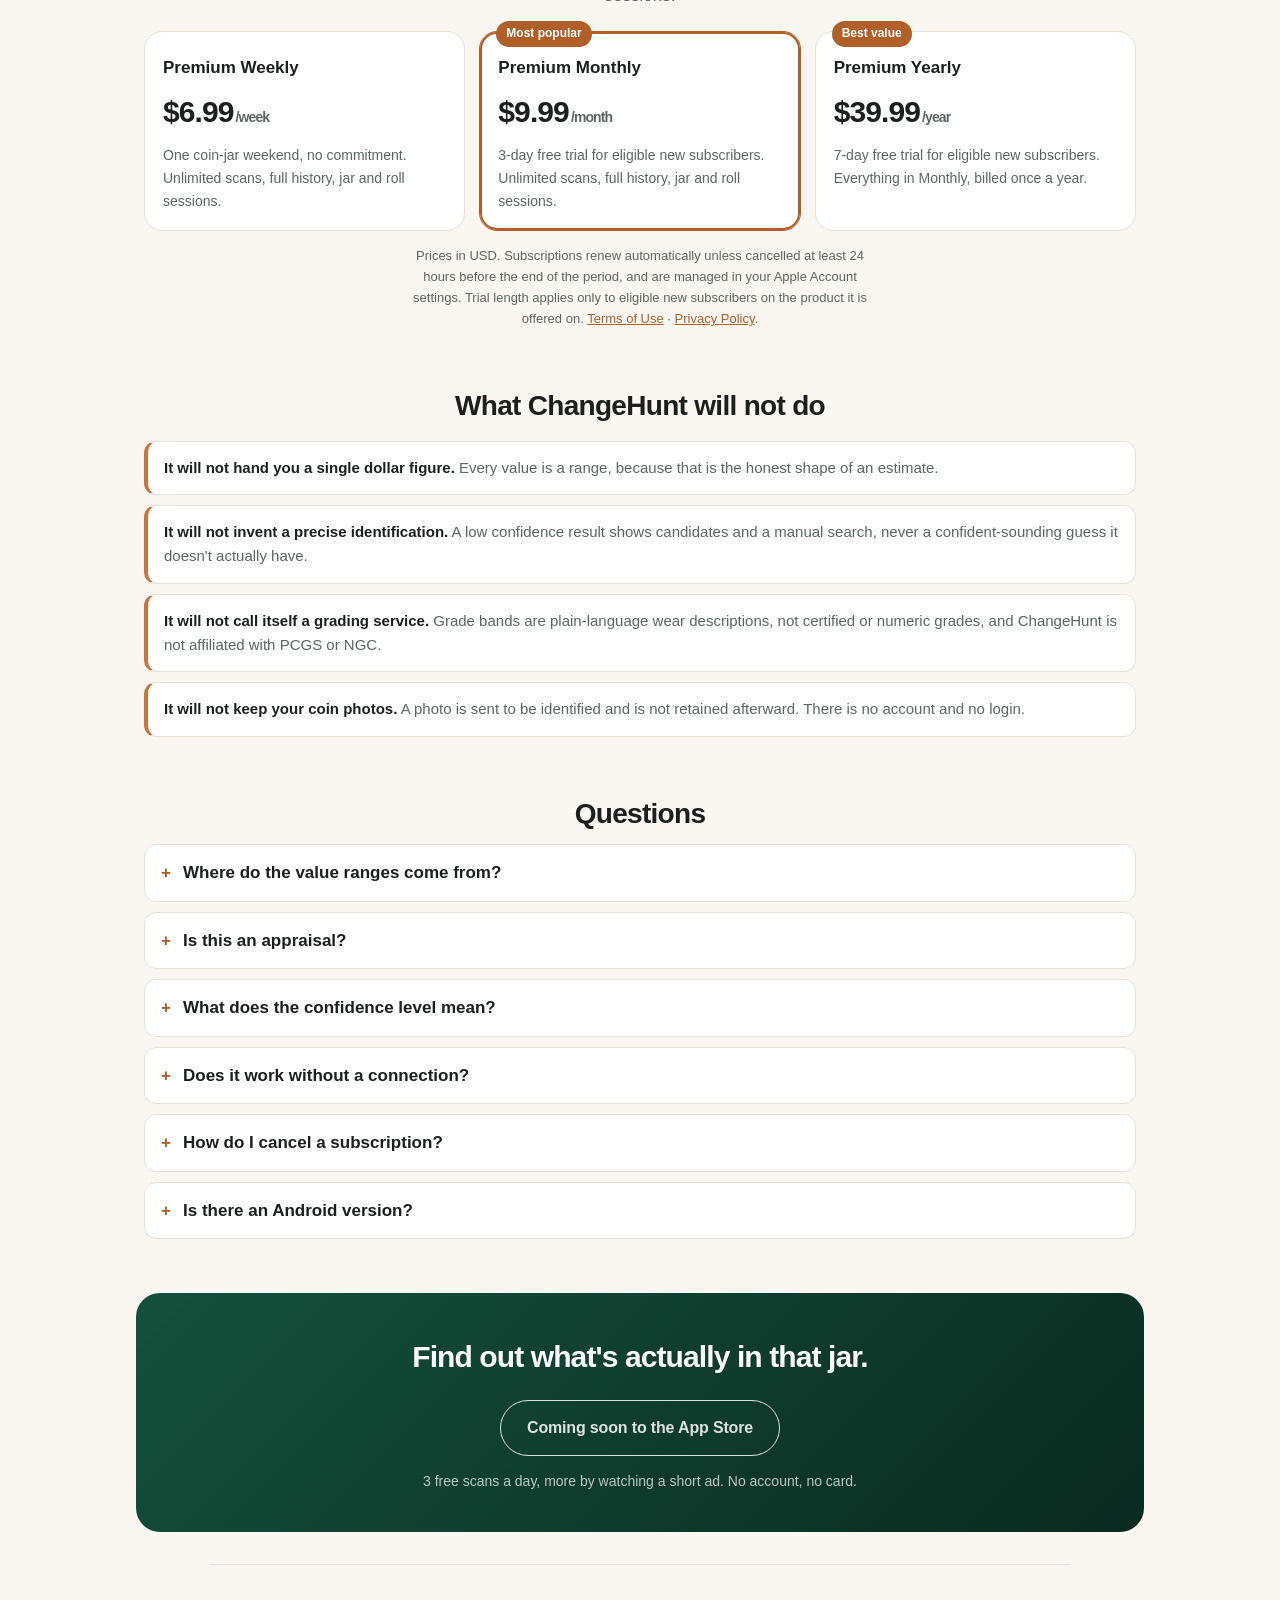
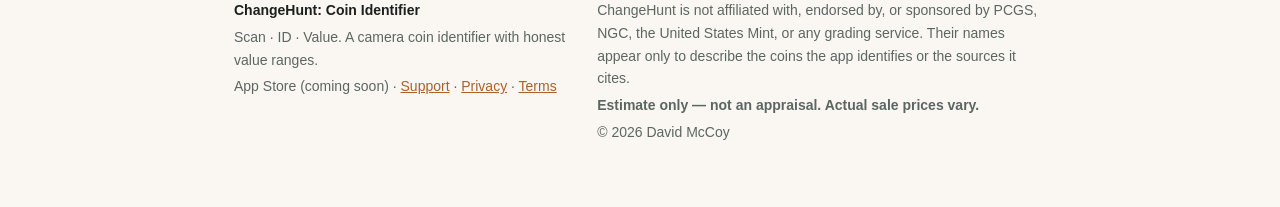
==== commit 7584728b: "Free tier: 3 free scans a day, then a rewarded ad per scan; Premium removes ads Co-Authored-By: Clau" ====
--- a/index.html
+++ b/index.html
@@ -192,7 +192,7 @@
     <div>
       <p>ChangeHunt is not affiliated with, endorsed by, or sponsored by PCGS, NGC, the United States Mint, or any grading service. Their names appear only to describe the coins the app identifies or the sources it cites.</p>
       <p class="disclaimer">Estimate only — not an appraisal. Actual sale prices vary.</p>
-      <p>&copy; 2026 ChangeHunt</p>
+      <p>&copy; 2026 David McCoy</p>
     </div>
   </div>
 </footer>
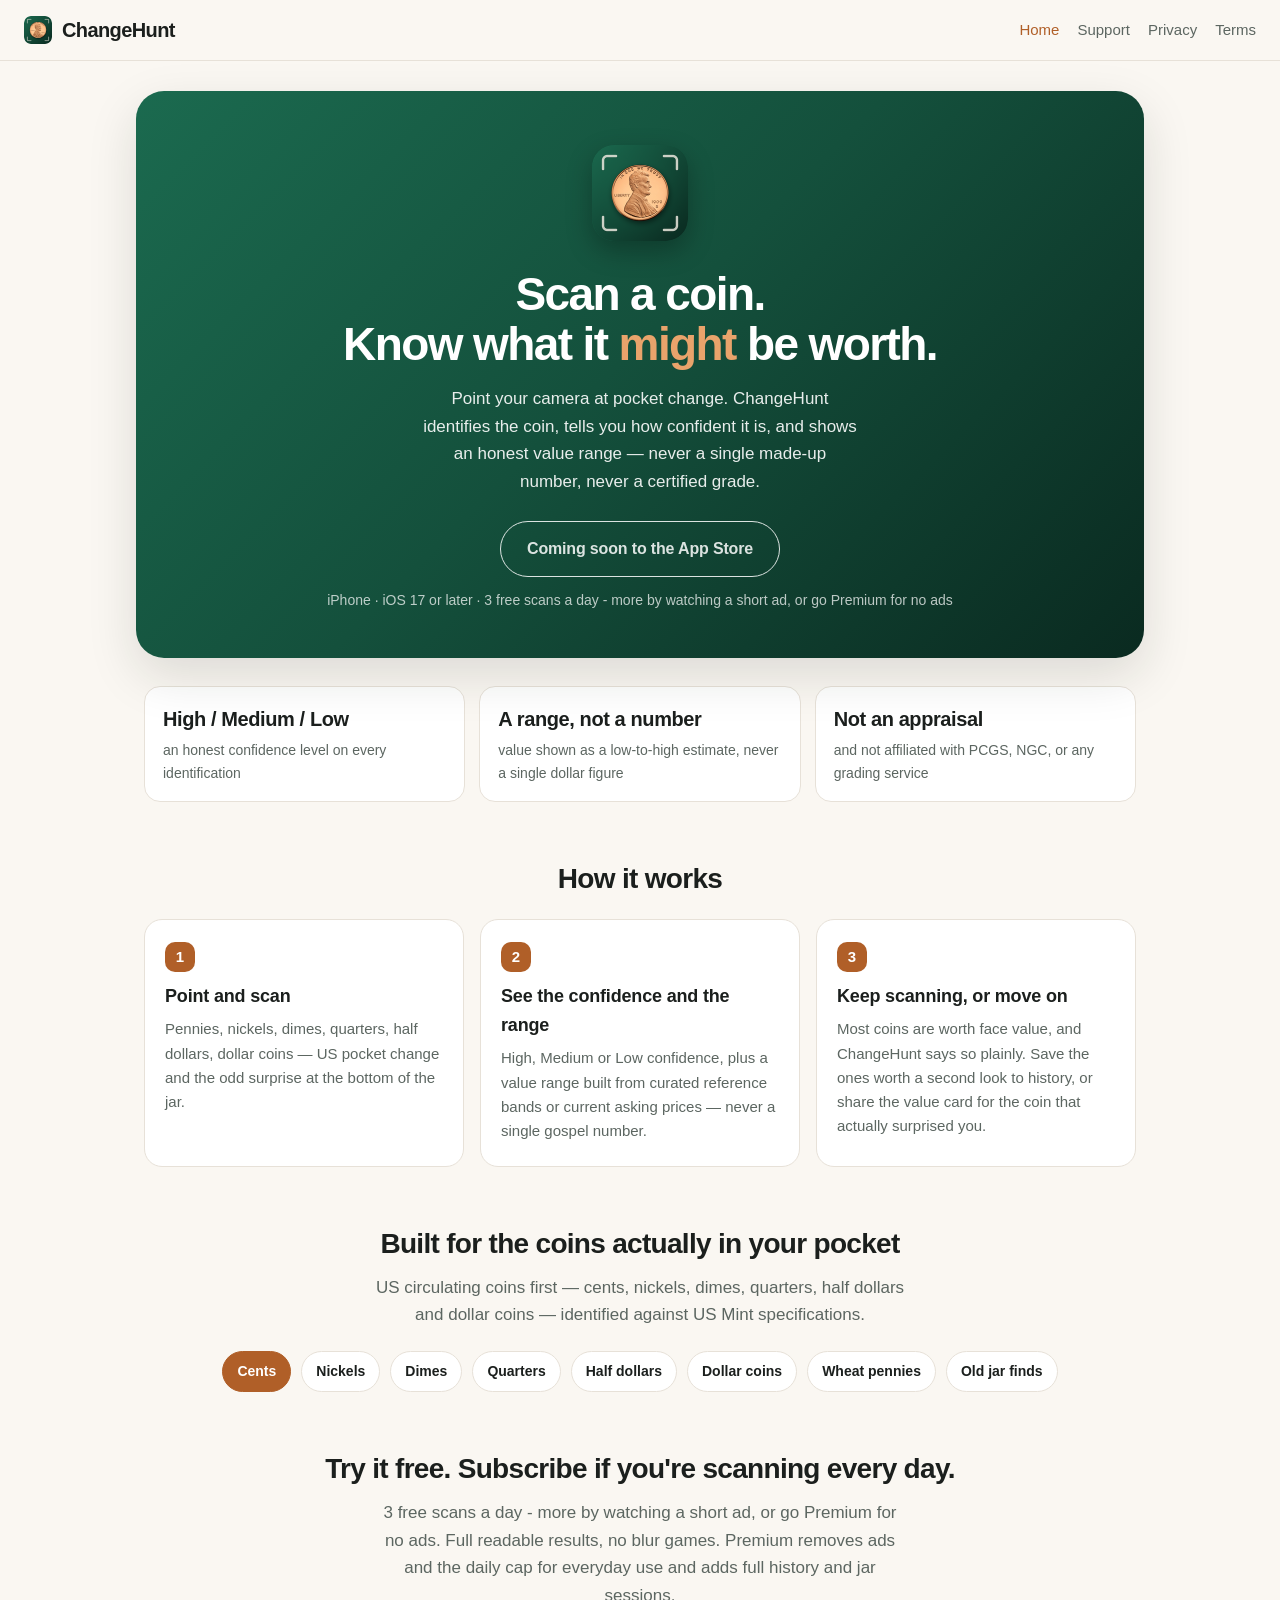
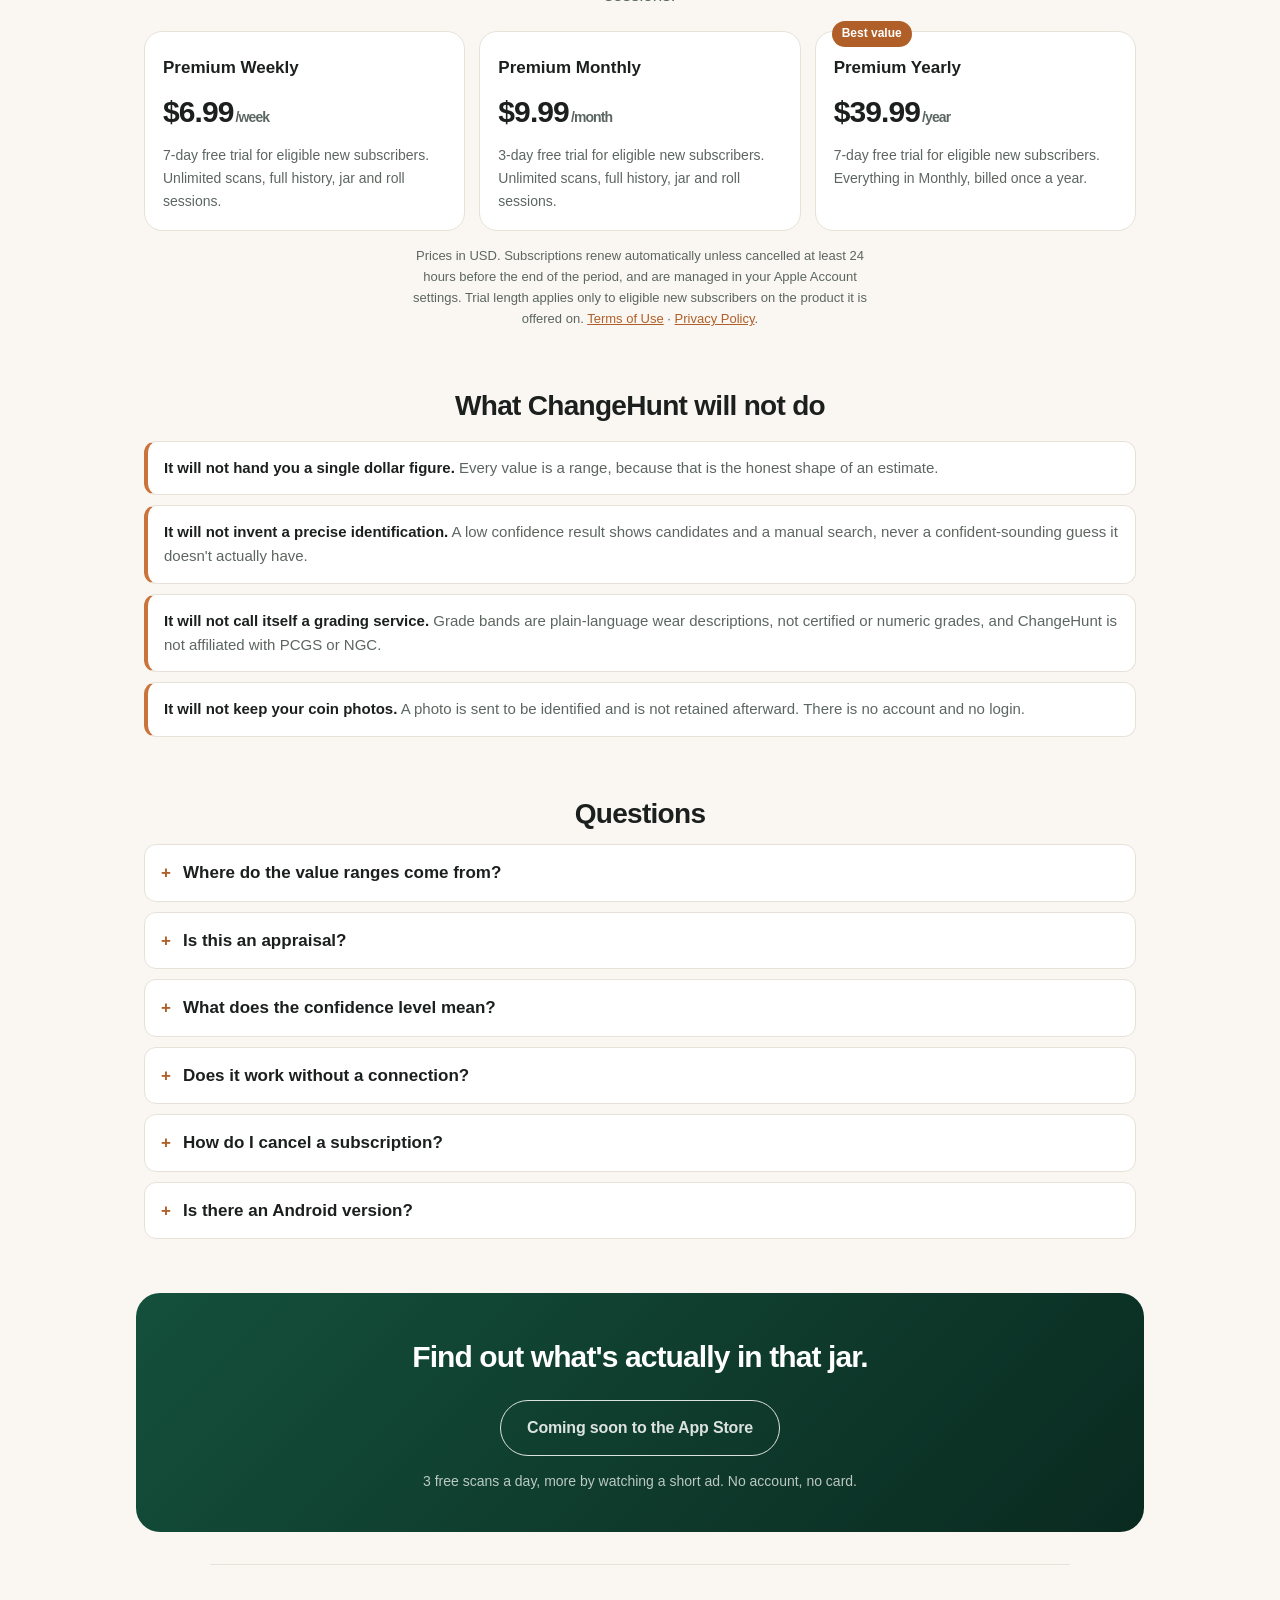
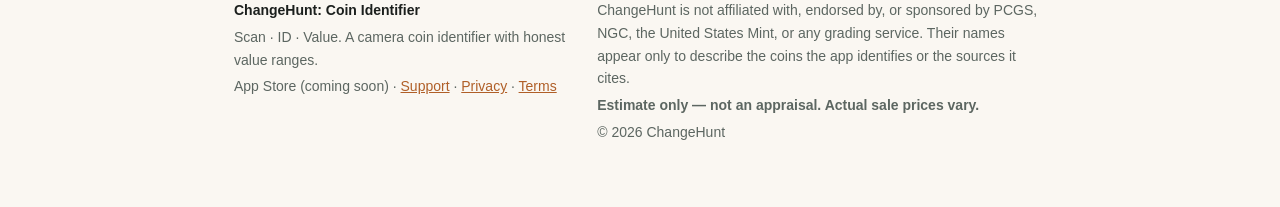
==== commit 57eee62d: "Weekly plan: 7-day free trial for eligible new subscribers Co-Authored-By: Claude Opus 5.5 <noreply@" ====
--- a/index.html
+++ b/index.html
@@ -93,11 +93,10 @@
     <div class="plan">
       <h3>Premium Weekly</h3>
       <p class="price">$6.99<span>/week</span></p>
-      <p>One coin-jar weekend, no commitment. Unlimited scans, full history,
-      jar and roll sessions.</p>
+      <p>7-day free trial for eligible new subscribers. Unlimited scans,
+      full history, jar and roll sessions.</p>
     </div>
-    <div class="plan featured">
-      <p class="tag">Most popular</p>
+    <div class="plan">
       <h3>Premium Monthly</h3>
       <p class="price">$9.99<span>/month</span></p>
       <p>3-day free trial for eligible new subscribers. Unlimited scans,
@@ -192,7 +191,7 @@
     <div>
       <p>ChangeHunt is not affiliated with, endorsed by, or sponsored by PCGS, NGC, the United States Mint, or any grading service. Their names appear only to describe the coins the app identifies or the sources it cites.</p>
       <p class="disclaimer">Estimate only — not an appraisal. Actual sale prices vary.</p>
-      <p>&copy; 2026 David McCoy</p>
+      <p>&copy; 2026 ChangeHunt</p>
     </div>
   </div>
 </footer>
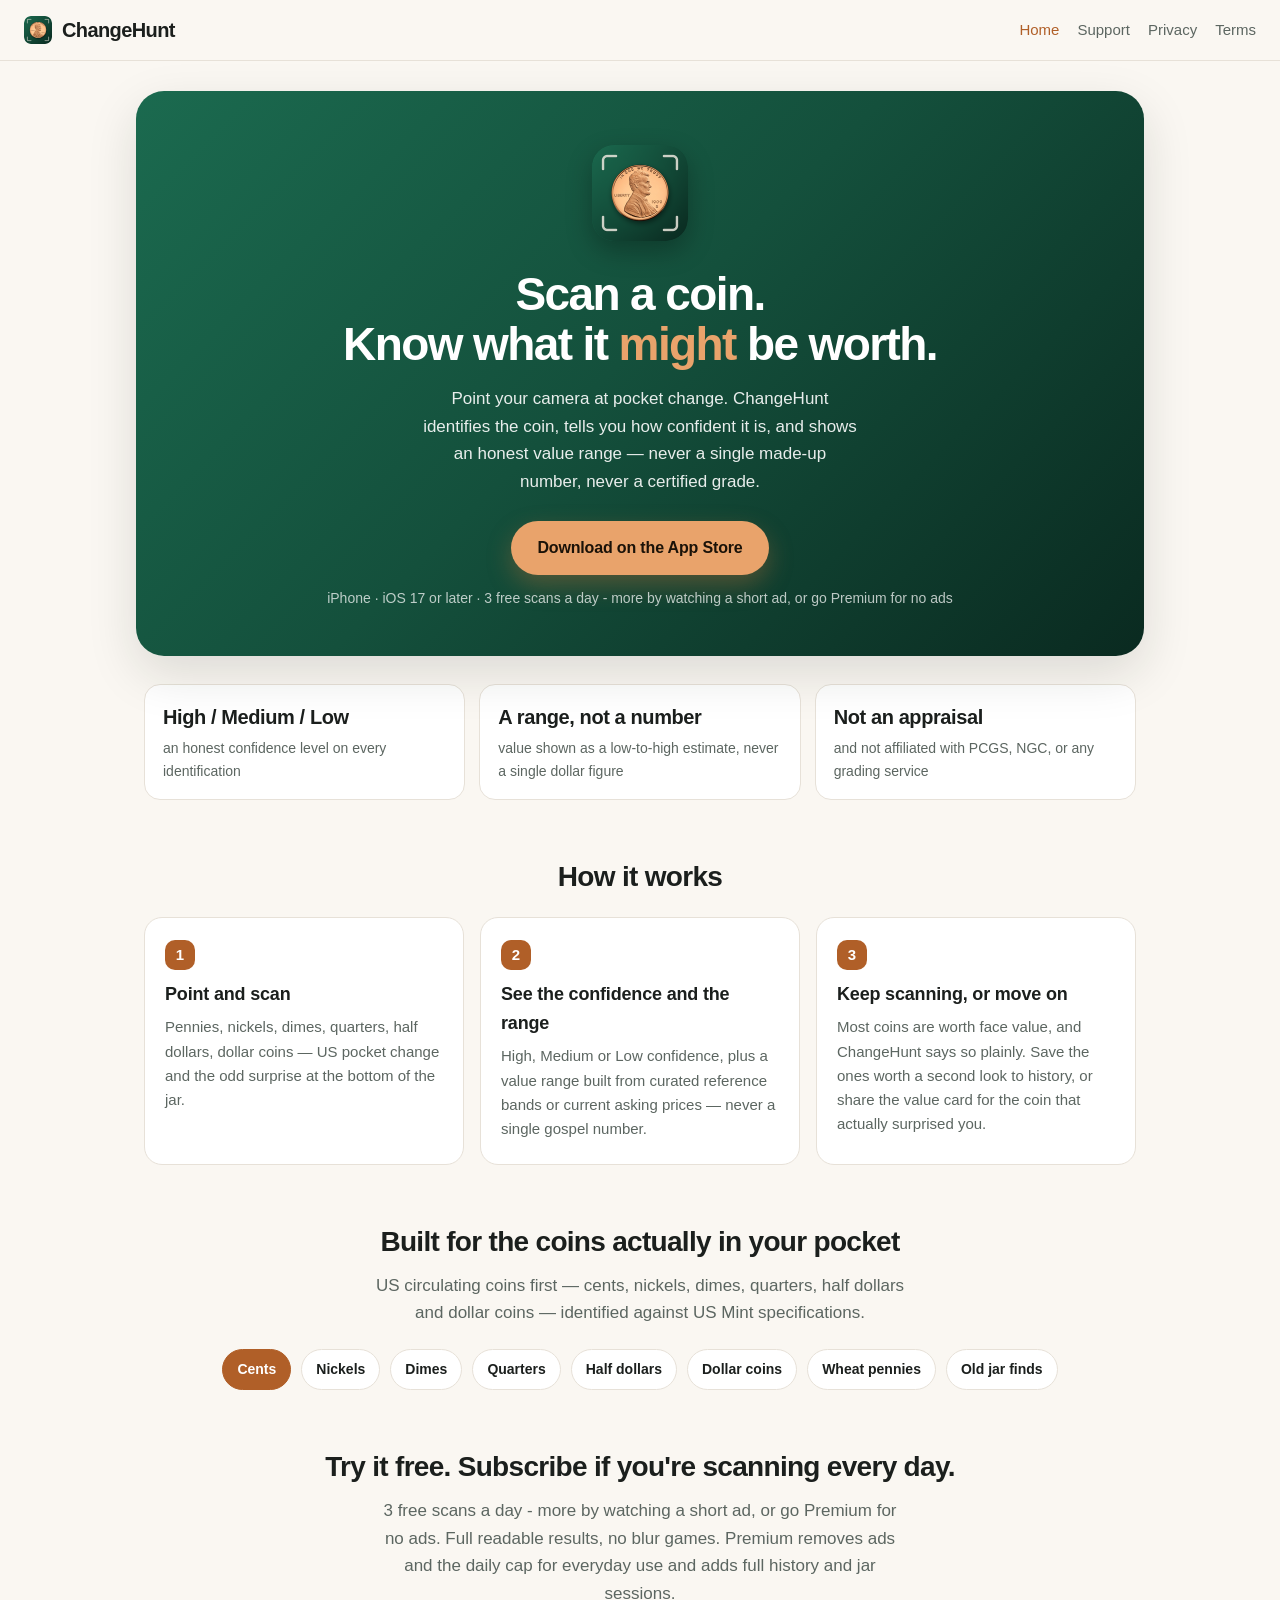
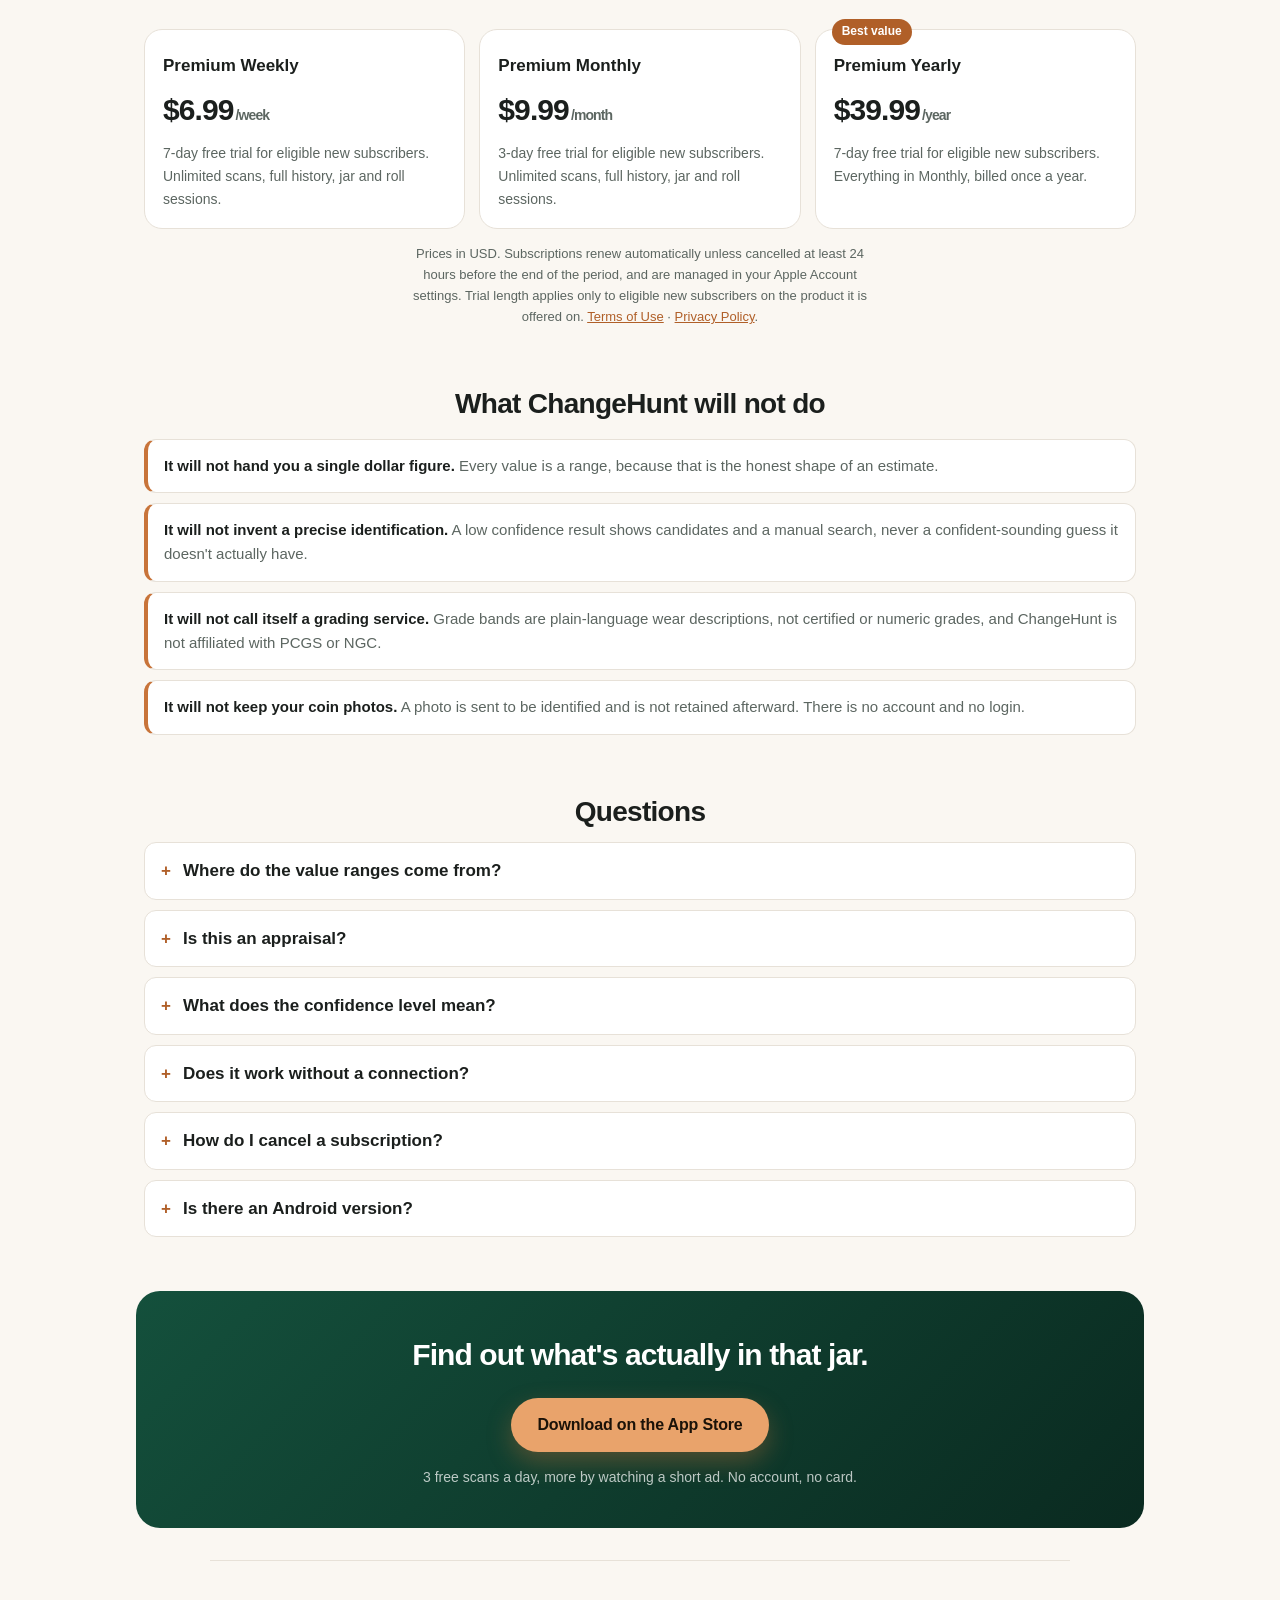
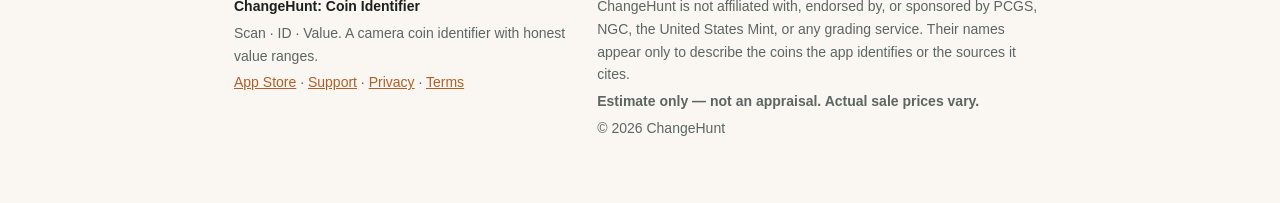
==== commit 9a2473e5: "Link the live App Store page Co-Authored-By: Claude Opus 5.5 <noreply@anthropic.com>" ====
--- a/index.html
+++ b/index.html
@@ -33,7 +33,7 @@
   the coin, tells you how confident it is, and shows an honest value range —
   never a single made-up number, never a certified grade.</p>
   <p class="cta">
-    <span class="btn btn-soon" aria-disabled="true">Coming soon to the App Store</span>
+    <a class="btn" href="https://apps.apple.com/us/app/changehunt-coin-identifier/id6814689355">Download on the App Store</a>
     <span class="cta-note">iPhone · iOS 17 or later · 3 free scans a day - more by watching a short ad, or go Premium for no ads</span>
   </p>
 </section>
@@ -176,7 +176,7 @@
 
 <section class="cta-band">
   <h2>Find out what's actually in that jar.</h2>
-  <p><span class="btn btn-soon" aria-disabled="true">Coming soon to the App Store</span></p>
+  <p><a class="btn" href="https://apps.apple.com/us/app/changehunt-coin-identifier/id6814689355">Download on the App Store</a></p>
   <p class="cta-note">3 free scans a day, more by watching a short ad. No account, no card.</p>
 </section>
 
@@ -186,7 +186,7 @@
     <div>
       <p class="wordmark-foot">ChangeHunt: Coin Identifier</p>
       <p>Scan · ID · Value. A camera coin identifier with honest value ranges.</p>
-      <p>App Store (coming soon) · <a href="support.html">Support</a> · <a href="privacy.html">Privacy</a> · <a href="terms.html">Terms</a></p>
+      <p><a href="https://apps.apple.com/us/app/changehunt-coin-identifier/id6814689355">App Store</a> · <a href="support.html">Support</a> · <a href="privacy.html">Privacy</a> · <a href="terms.html">Terms</a></p>
     </div>
     <div>
       <p>ChangeHunt is not affiliated with, endorsed by, or sponsored by PCGS, NGC, the United States Mint, or any grading service. Their names appear only to describe the coins the app identifies or the sources it cites.</p>
